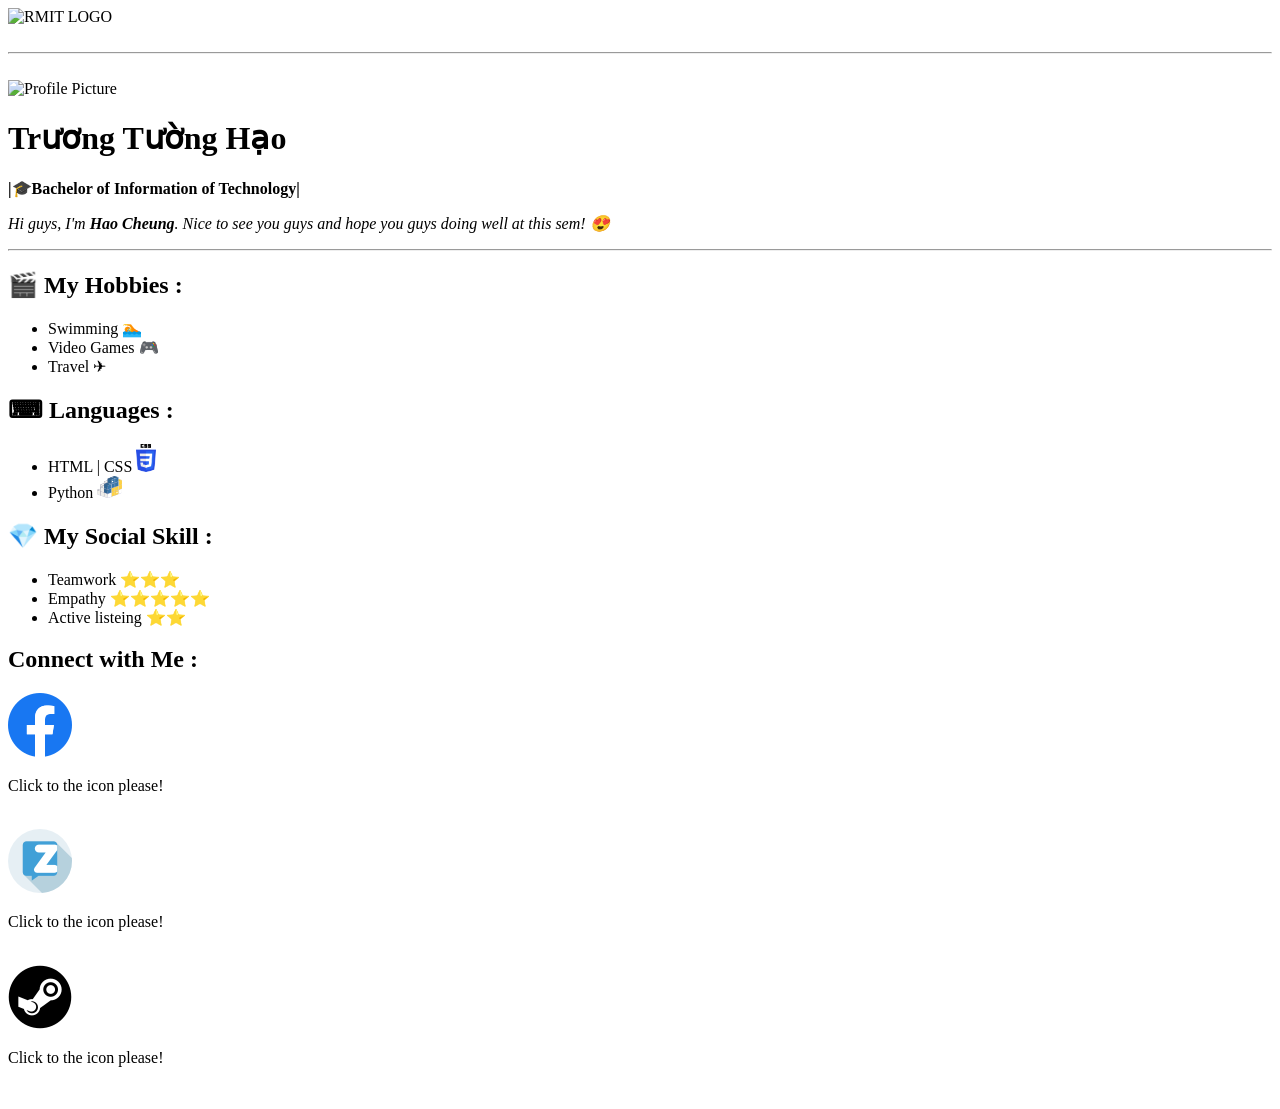
==== index.html @ 796e1c2c "nice2" ====
<!DOCTYPE html>
<html lang="en">
<head>
    <meta charset="UTF-8">
    <meta http-equiv="X-UA-Compatible" content="IE=edge">
    <meta name="viewport" content="width=device-width, initial-scale=1.0">
    <title>My Personal website</title>
</head>
<body>
    <img src="file:///C:/Users/ADMIN/Desktop/RMIT%20LOGOOOOGOGOGOGGOGOG.png" width=300 alt="RMIT LOGO"><br>
    <br>
    <hr>
    <br>
<img src="file:///C:/Users/ADMIN/Desktop/profilepic.png" width="300" alt="Profile Picture">
<h1> Trương Tường Hạo </h1>
<p><strong> |&#127891;Bachelor of Information of Technology| </strong></p>
<p><em>Hi guys, I'm<strong> Hao Cheung</strong>. Nice to see you guys and hope you guys doing well at this sem! &#128525; </i></em></p>
<hr>
<h2>🎬 My Hobbies : </h2>
<ul>
    <li>Swimming &#127946; </li>
    <li>Video Games &#127918;</li>
    <li>Travel &#9992;</li>
</ul> 
<h2> ⌨ Languages : </h2>
<ul>
    <li> HTML | CSS <img src="icon/Css logo.png" width="20" alt=""> </li>
    <li>Python <img src="icon/python emoji.svg" width="25" alt=""> </li>

</ul> 
<h2> 💎 My Social Skill : </h2>
<ul>
    <li> Teamwork &#11088;&#11088;&#11088; </li>
    <li> Empathy &#11088;&#11088;&#11088;&#11088;&#11088;</li>
    <li> Active listeing &#11088;&#11088;</li>
</ul>
<h2><strong>Connect with Me : </strong></h2>
<a href="https://www.facebook.com/profile.php?id=100015989019950" target="_blank"><img src="icon/facebook (1).png" alt=""></a><p>Click to the icon please!</p>
<br>
<a href="https://chat.zalo.me/" target="_blank"><img src="icon/zalo.png" alt=""></a><p>Click to the icon please!</p>
<br>
<a href="https://steamcommunity.com/id/L0VEYOUALL/" target="_blank"><img src="icon/steam.png" alt=""></a><p>Click to the icon please!</p>
<br>
</body>
</html>
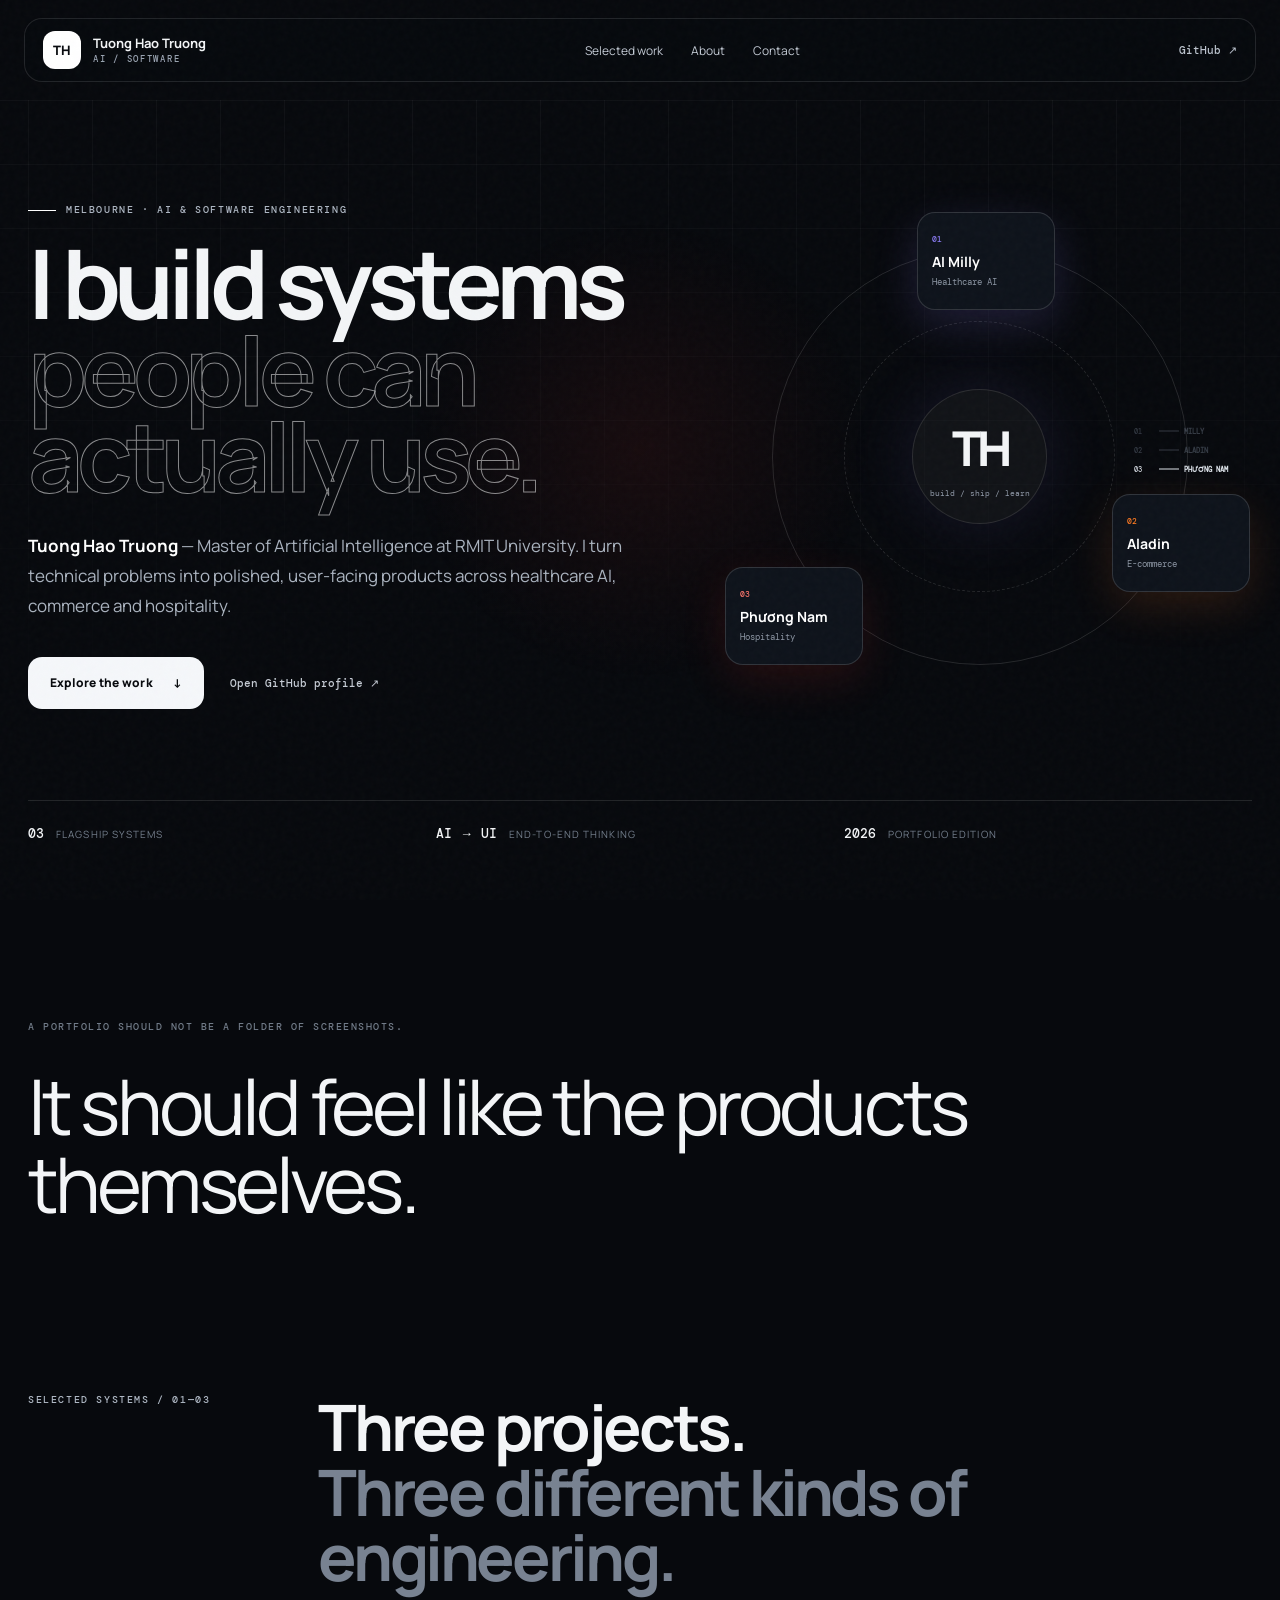
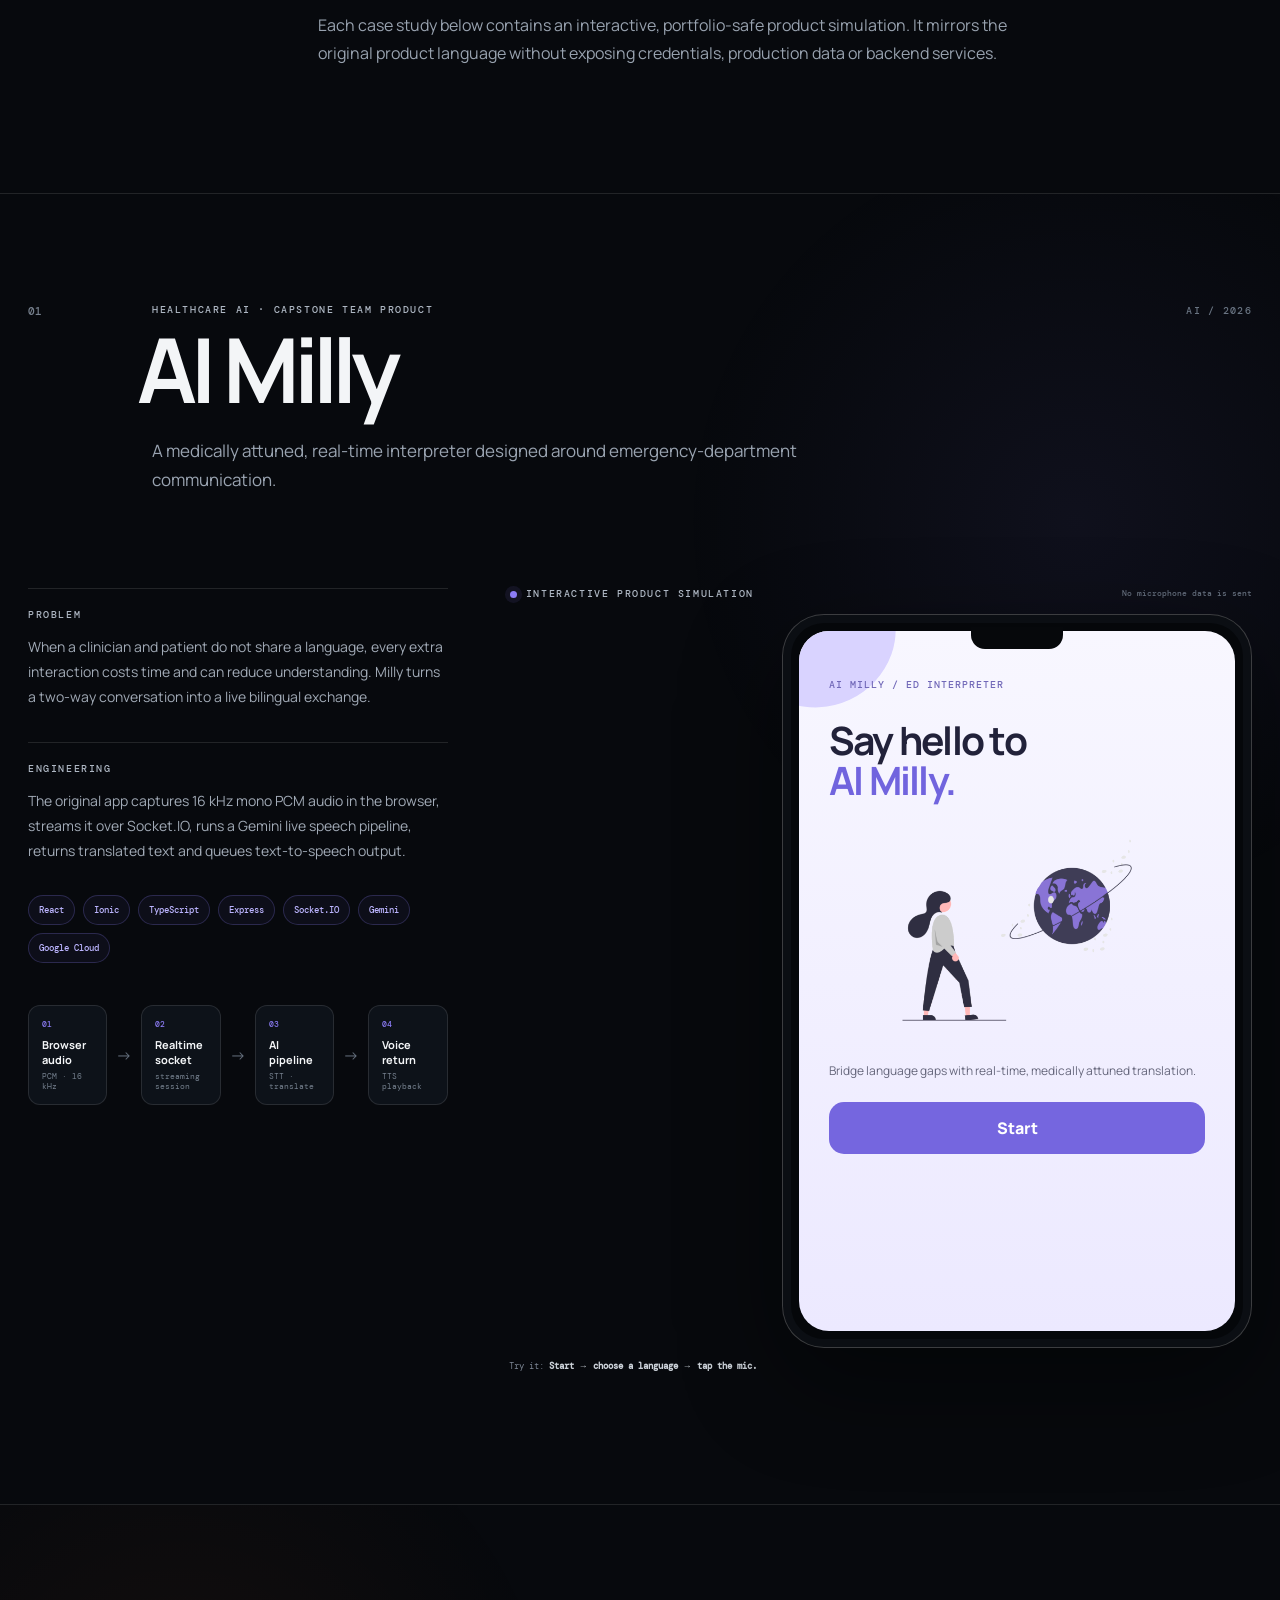
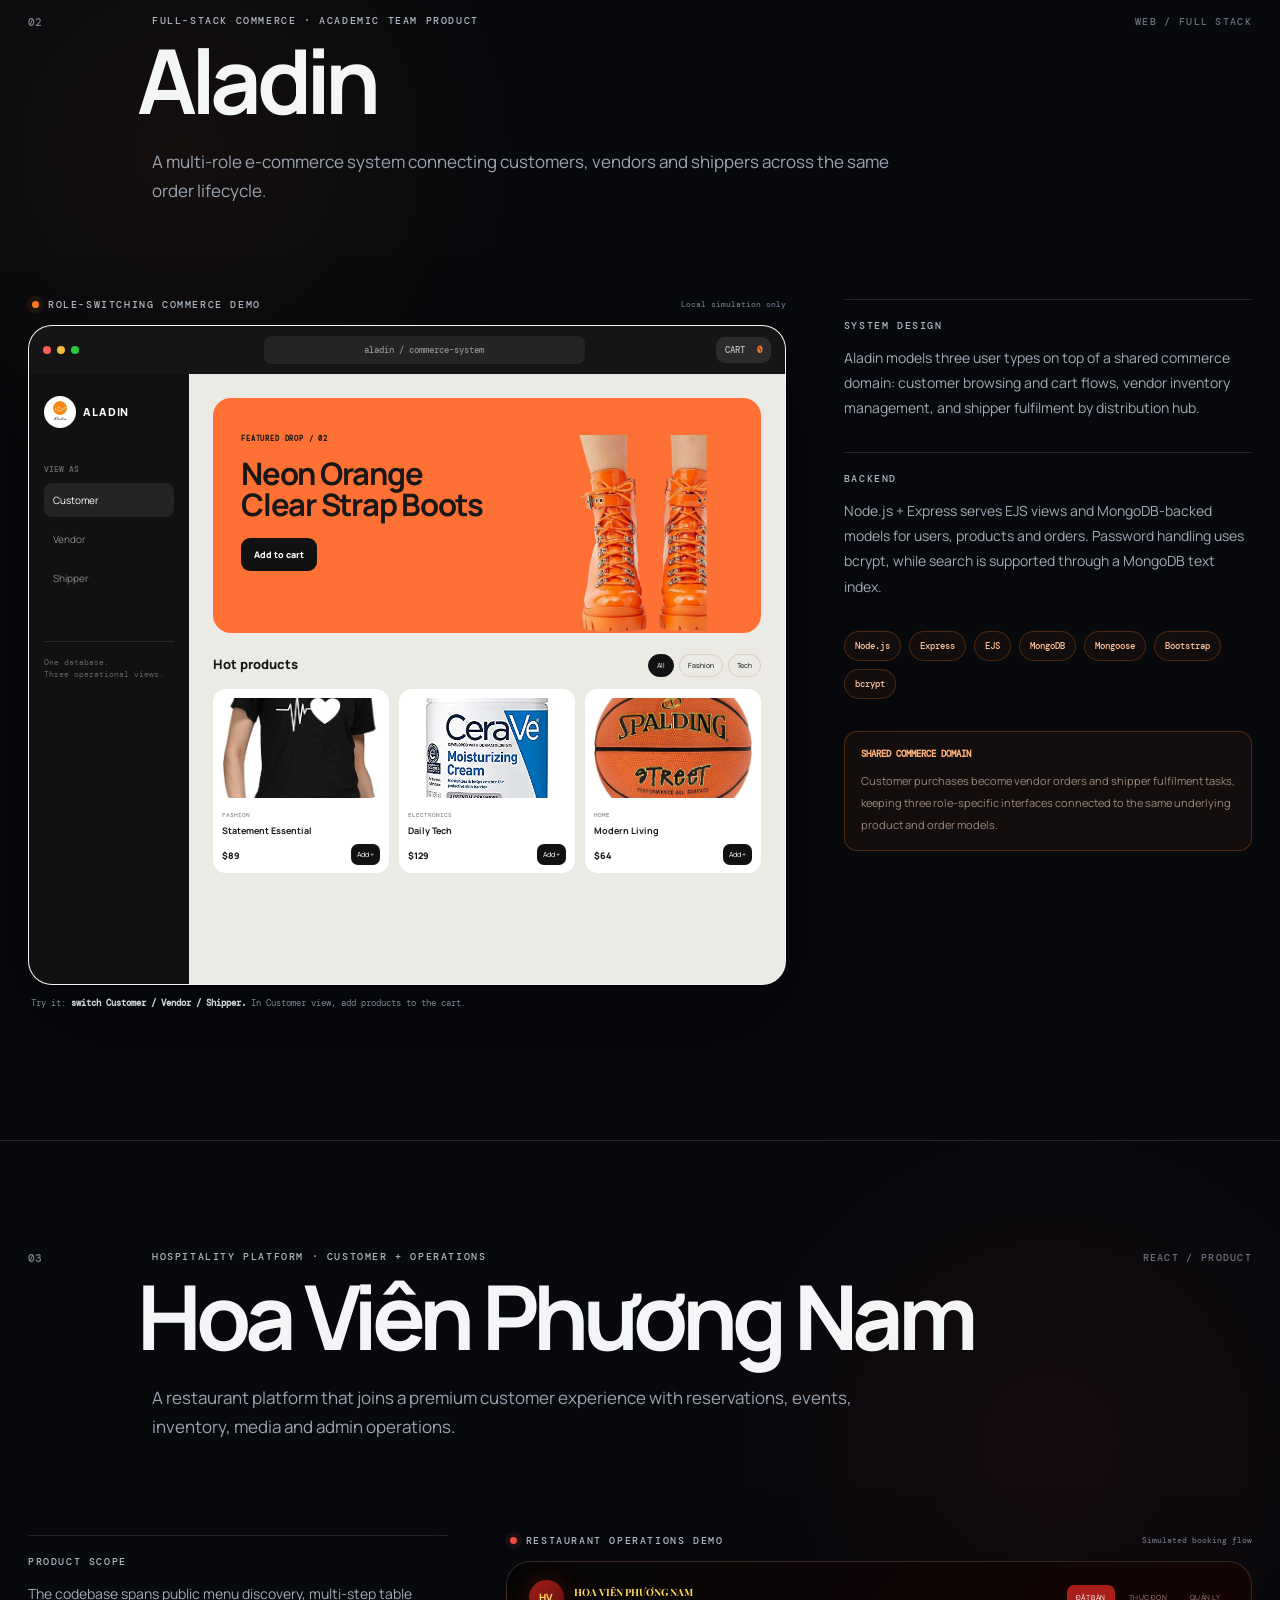
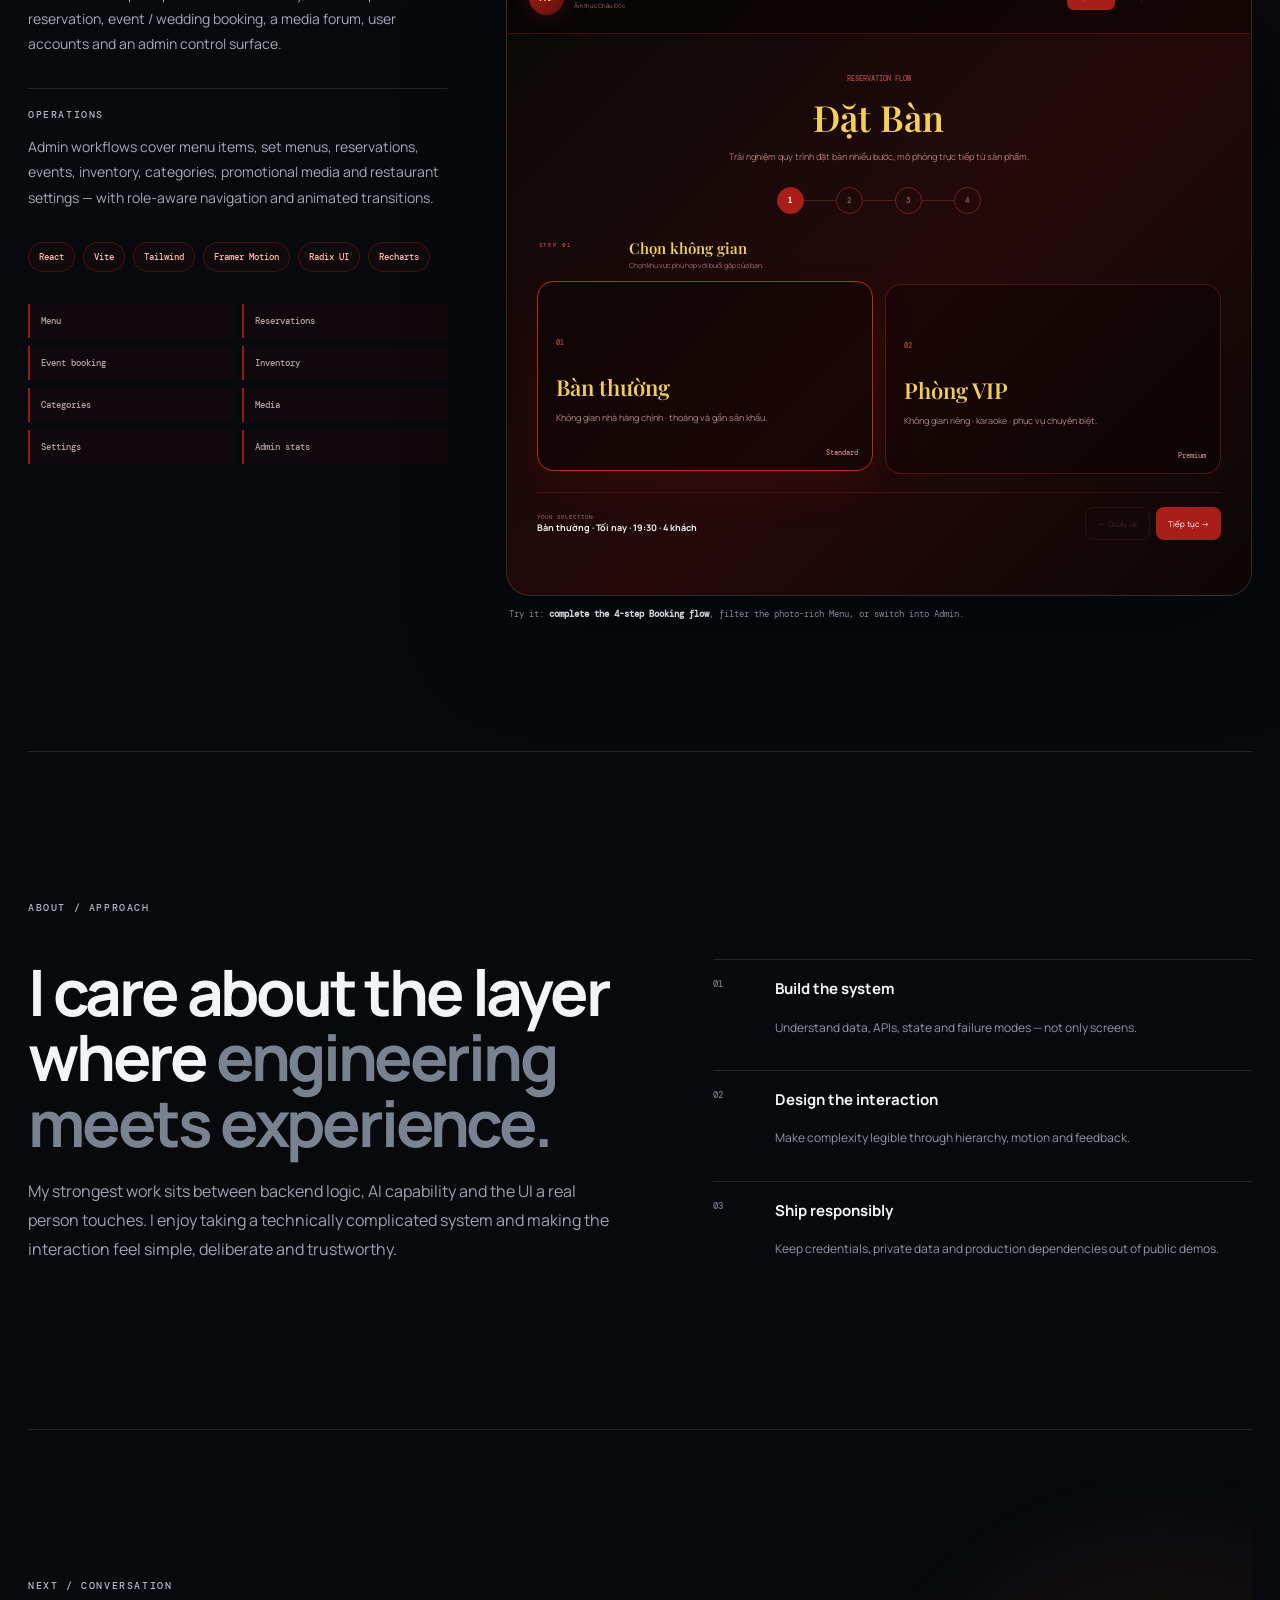
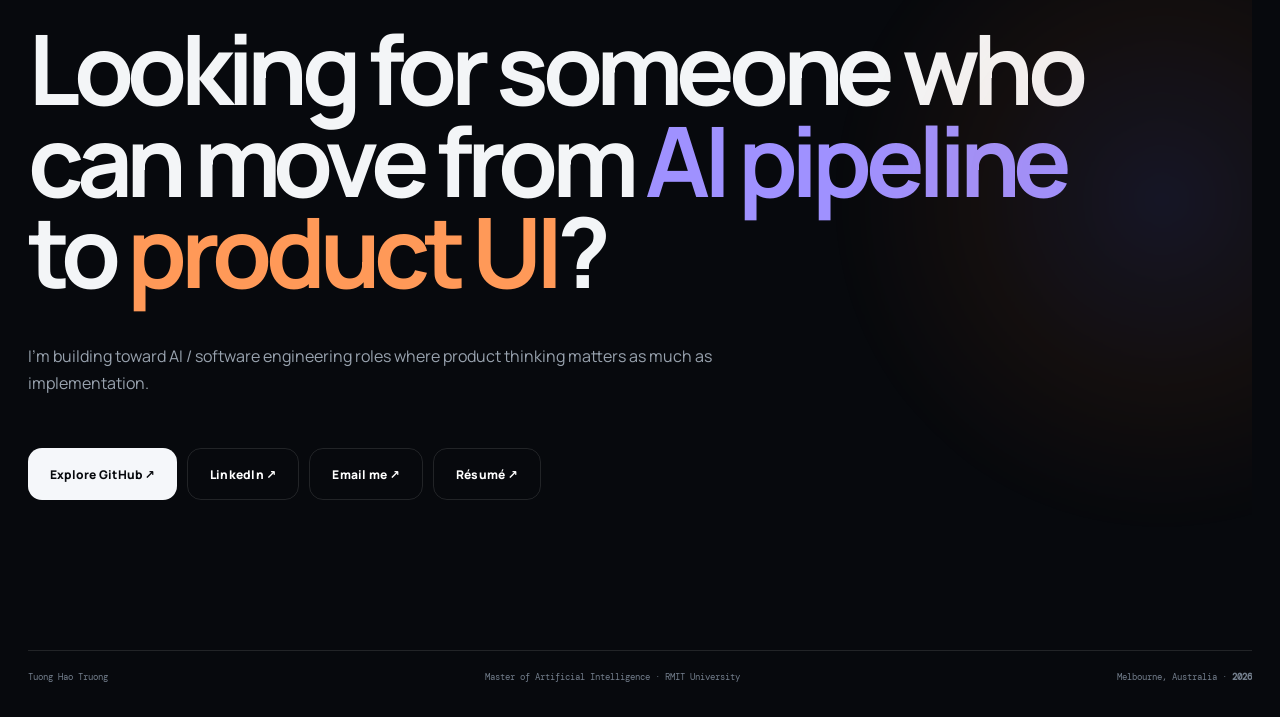
==== commit 0395d543: "Add files via upload Launch 2026 interactive portfolio" ====
--- a/index.html
+++ b/index.html
@@ -1,45 +1,480 @@
-<!DOCTYPE html>
+<!doctype html>
 <html lang="en">
 <head>
-    <meta charset="UTF-8">
-    <meta http-equiv="X-UA-Compatible" content="IE=edge">
-    <meta name="viewport" content="width=device-width, initial-scale=1.0">
-    <title>My Personal website</title>
+  <meta charset="UTF-8" />
+  <meta name="viewport" content="width=device-width, initial-scale=1.0" />
+  <meta name="theme-color" content="#07090d" />
+  <meta name="description" content="Portfolio of Tuong Hao Truong — AI & Software Developer building healthcare AI, e-commerce and hospitality products." />
+  <meta property="og:title" content="Tuong Hao Truong — AI & Software Developer" />
+  <meta property="og:description" content="Three flagship systems: AI Milly, Aladin, and Hoa Vien Phuong Nam." />
+  <meta property="og:type" content="website" />
+  <title>Tuong Hao Truong — AI & Software Developer</title>
+  <link rel="icon" type="image/svg+xml" href="favicon.svg" />
+  <link rel="icon" type="image/png" sizes="32x32" href="favicon-32.png" />
+  <link rel="apple-touch-icon" sizes="180x180" href="apple-touch-icon.png" />
+  <link rel="preconnect" href="https://fonts.googleapis.com">
+  <link rel="preconnect" href="https://fonts.gstatic.com" crossorigin>
+  <link href="https://fonts.googleapis.com/css2?family=DM+Mono:wght@300;400;500&family=Manrope:wght@300;400;500;600;700;800&family=Playfair+Display:ital,wght@0,600;1,600&display=swap" rel="stylesheet">
+  <link rel="stylesheet" href="styles.css" />
+  <script src="config.js"></script>
+  <script defer src="app.js"></script>
 </head>
 <body>
-    <img src="file:///C:/Users/ADMIN/Desktop/RMIT%20LOGOOOOGOGOGOGGOGOG.png" width=300 alt="RMIT LOGO"><br>
-    <br>
-    <hr>
-    <br>
-<img src="file:///C:/Users/ADMIN/Desktop/profilepic.png" width="300" alt="Profile Picture">
-<h1> Trương Tường Hạo </h1>
-<p><strong> |&#127891;Bachelor of Information of Technology| </strong></p>
-<p><em>Hi guys, I'm<strong> Hao Cheung</strong>. Nice to see you guys and hope you guys doing well at this sem! &#128525; </i></em></p>
-<hr>
-<h2>🎬 My Hobbies : </h2>
-<ul>
-    <li>Swimming &#127946; </li>
-    <li>Video Games &#127918;</li>
-    <li>Travel &#9992;</li>
-</ul> 
-<h2> ⌨ Languages : </h2>
-<ul>
-    <li> HTML | CSS <img src="icon/Css logo.png" width="20" alt=""> </li>
-    <li>Python <img src="icon/python emoji.svg" width="25" alt=""> </li>
-
-</ul> 
-<h2> 💎 My Social Skill : </h2>
-<ul>
-    <li> Teamwork &#11088;&#11088;&#11088; </li>
-    <li> Empathy &#11088;&#11088;&#11088;&#11088;&#11088;</li>
-    <li> Active listeing &#11088;&#11088;</li>
-</ul>
-<h2><strong>Connect with Me : </strong></h2>
-<a href="https://www.facebook.com/profile.php?id=100015989019950" target="_blank"><img src="icon/facebook (1).png" alt=""></a><p>Click to the icon please!</p>
-<br>
-<a href="https://chat.zalo.me/" target="_blank"><img src="icon/zalo.png" alt=""></a><p>Click to the icon please!</p>
-<br>
-<a href="https://steamcommunity.com/id/L0VEYOUALL/" target="_blank"><img src="icon/steam.png" alt=""></a><p>Click to the icon please!</p>
-<br>
+  <div class="noise" aria-hidden="true"></div>
+  <div class="cursor-glow" aria-hidden="true"></div>
+  <div class="scroll-progress" aria-hidden="true"><span></span></div>
+
+  <header class="topbar" id="topbar">
+    <a class="brand" href="#top" aria-label="Back to top">
+      <span class="brand-mark">TH</span>
+      <span class="brand-copy">
+        <strong data-config="name">Tuong Hao Truong</strong>
+        <small>AI / SOFTWARE</small>
+      </span>
+    </a>
+    <nav class="nav-links" aria-label="Primary navigation">
+      <a href="#work">Selected work</a>
+      <a href="#about">About</a>
+      <a href="#contact">Contact</a>
+    </nav>
+    <a class="ghost-link github-link" href="https://github.com/BaldPeekHao" target="_blank" rel="noreferrer">GitHub ↗</a>
+  </header>
+
+  <main id="top">
+    <section class="hero section-shell" aria-labelledby="hero-title">
+      <div class="hero-grid" aria-hidden="true"></div>
+      <div class="hero-copy">
+        <div class="eyebrow reveal"><span></span> Melbourne · AI & software engineering</div>
+        <h1 id="hero-title" class="reveal delay-1">
+          I build systems<br />
+          <span class="outline">people can actually use.</span>
+        </h1>
+        <p class="hero-lead reveal delay-2">
+          <strong data-config="name">Tuong Hao Truong</strong> — Master of Artificial Intelligence at RMIT University. I turn technical problems into polished, user-facing products across healthcare AI, commerce and hospitality.
+        </p>
+        <div class="hero-actions reveal delay-3">
+          <a class="primary-cta magnetic" href="#work">Explore the work <span>↓</span></a>
+          <a class="text-cta github-link" href="https://github.com/BaldPeekHao" target="_blank" rel="noreferrer">Open GitHub profile ↗</a>
+        </div>
+      </div>
+
+      <div class="hero-system reveal delay-2" aria-label="Portfolio project map">
+        <div class="orbital-wrap">
+          <div class="orbit orbit-a"></div>
+          <div class="orbit orbit-b"></div>
+          <button class="project-node node-milly" data-scroll-to="milly" aria-label="Jump to AI Milly">
+            <span class="node-index">01</span>
+            <strong>AI Milly</strong>
+            <small>Healthcare AI</small>
+          </button>
+          <button class="project-node node-aladin" data-scroll-to="aladin" aria-label="Jump to Aladin">
+            <span class="node-index">02</span>
+            <strong>Aladin</strong>
+            <small>E-commerce</small>
+          </button>
+          <button class="project-node node-southern" data-scroll-to="southern" aria-label="Jump to Hoa Vien Phuong Nam">
+            <span class="node-index">03</span>
+            <strong>Phương Nam</strong>
+            <small>Hospitality</small>
+          </button>
+          <div class="orbit-core">
+            <span>TH</span>
+            <small>build / ship / learn</small>
+          </div>
+        </div>
+      </div>
+
+      <div class="hero-meta reveal delay-3">
+        <div><span>03</span><small>flagship systems</small></div>
+        <div><span>AI → UI</span><small>end-to-end thinking</small></div>
+        <div><span>2026</span><small>portfolio edition</small></div>
+      </div>
+    </section>
+
+    <section class="manifesto section-shell">
+      <div class="manifesto-kicker">A portfolio should not be a folder of screenshots.</div>
+      <p class="manifesto-line reveal-text">It should feel like the products themselves.</p>
+    </section>
+
+    <section id="work" class="work-intro section-shell">
+      <div class="section-label">Selected systems / 01—03</div>
+      <div>
+        <h2>Three projects.<br><span>Three different kinds of engineering.</span></h2>
+        <p>Each case study below contains an interactive, portfolio-safe product simulation. It mirrors the original product language without exposing credentials, production data or backend services.</p>
+      </div>
+    </section>
+
+    <!-- AI MILLY -->
+    <section id="milly" class="project project-milly" data-accent="milly">
+      <div class="project-bg project-bg-milly" aria-hidden="true"></div>
+      <div class="project-shell section-shell">
+        <div class="project-head">
+          <div class="project-number">01</div>
+          <div class="project-title-wrap">
+            <div class="project-overline">Healthcare AI · Capstone team product</div>
+            <h2>AI Milly</h2>
+            <p class="project-subtitle">A medically attuned, real-time interpreter designed around emergency-department communication.</p>
+          </div>
+          <div class="project-year">AI / 2026</div>
+        </div>
+
+        <div class="project-layout milly-layout">
+          <div class="case-copy">
+            <div class="case-block">
+              <span class="case-label">Problem</span>
+              <p>When a clinician and patient do not share a language, every extra interaction costs time and can reduce understanding. Milly turns a two-way conversation into a live bilingual exchange.</p>
+            </div>
+            <div class="case-block">
+              <span class="case-label">Engineering</span>
+              <p>The original app captures 16 kHz mono PCM audio in the browser, streams it over Socket.IO, runs a Gemini live speech pipeline, returns translated text and queues text-to-speech output.</p>
+            </div>
+            <div class="tech-row">
+              <span>React</span><span>Ionic</span><span>TypeScript</span><span>Express</span><span>Socket.IO</span><span>Gemini</span><span>Google Cloud</span>
+            </div>
+            <div class="architecture" aria-label="Milly architecture">
+              <div><b>01</b><span>Browser audio</span><small>PCM · 16 kHz</small></div>
+              <i>→</i>
+              <div><b>02</b><span>Realtime socket</span><small>streaming session</small></div>
+              <i>→</i>
+              <div><b>03</b><span>AI pipeline</span><small>STT · translate</small></div>
+              <i>→</i>
+              <div><b>04</b><span>Voice return</span><small>TTS playback</small></div>
+            </div>
+          </div>
+
+          <div class="demo-stage milly-demo" data-demo="milly">
+            <div class="demo-caption"><span class="live-dot"></span> INTERACTIVE PRODUCT SIMULATION <small>No microphone data is sent</small></div>
+            <div class="phone-frame">
+              <div class="phone-speaker"></div>
+              <div class="milly-screen milly-screen-home is-active" data-milly-screen="home">
+                <div class="milly-top-shape"></div>
+                <div class="milly-mini-brand">AI MILLY / ED INTERPRETER</div>
+                <h3>Say hello to<br><span>AI Milly.</span></h3>
+                <img src="assets/milly/landing.png" alt="Illustration from the AI Milly application" />
+                <p>Bridge language gaps with real-time, medically attuned translation.</p>
+                <button class="milly-primary" data-milly-next="language">Start</button>
+              </div>
+
+              <div class="milly-screen" data-milly-screen="language">
+                <div class="milly-mini-brand">SESSION SETUP</div>
+                <h3>Select patient language</h3>
+                <p>Clinician side remains English (AU).</p>
+                <div class="language-grid">
+                  <button data-lang="Mandarin" data-phrase="我胸口很痛，而且呼吸困难。"><img src="assets/milly/cn.png" alt=""><span>Mandarin</span></button>
+                  <button data-lang="Cantonese" data-phrase="我個胸口好痛，呼吸都好困難。"><img src="assets/milly/cn.png" alt=""><span>Cantonese</span></button>
+                  <button data-lang="Spanish" data-phrase="Me duele mucho el pecho y me cuesta respirar."><img src="assets/milly/es.png" alt=""><span>Spanish</span></button>
+                  <button data-lang="Hindi" data-phrase="मेरे सीने में बहुत दर्द है और सांस लेने में कठिनाई हो रही है।"><img src="assets/milly/in.png" alt=""><span>Hindi</span></button>
+                </div>
+                <button class="milly-mic" data-milly-record disabled aria-label="Start simulated translation"><span></span></button>
+                <small class="milly-hint">Select a language, then tap the microphone.</small>
+                <button class="demo-back" data-milly-next="home">← Intro</button>
+              </div>
+
+              <div class="milly-screen" data-milly-screen="live">
+                <div class="milly-live-head"><span><i></i> LIVE SESSION</span><b data-milly-lang>Spanish</b></div>
+                <div class="conversation patient-side">
+                  <small>PATIENT · TRANSCRIPT</small>
+                  <em data-patient-original>Me duele mucho el pecho y me cuesta respirar.</em>
+                  <p>I have severe chest pain and I am having difficulty breathing.</p>
+                </div>
+                <div class="waveform" aria-hidden="true">
+                  <i></i><i></i><i></i><i></i><i></i><i></i><i></i><i></i><i></i><i></i><i></i><i></i>
+                </div>
+                <div class="conversation clinician-side">
+                  <small>CLINICIAN · ENGLISH (AU)</small>
+                  <em>When did the pain start?</em>
+                  <p data-clinician-translation>¿Cuándo comenzó el dolor?</p>
+                </div>
+                <button class="stop-session" data-milly-next="language"><span>■</span> End simulated session</button>
+              </div>
+            </div>
+            <div class="demo-instruction">Try it: <b>Start → choose a language → tap the mic.</b></div>
+          </div>
+        </div>
+      </div>
+    </section>
+
+    <!-- ALADIN -->
+    <section id="aladin" class="project project-aladin" data-accent="aladin">
+      <div class="project-bg project-bg-aladin" aria-hidden="true"></div>
+      <div class="project-shell section-shell">
+        <div class="project-head">
+          <div class="project-number">02</div>
+          <div class="project-title-wrap">
+            <div class="project-overline">Full-stack commerce · Academic team product</div>
+            <h2>Aladin</h2>
+            <p class="project-subtitle">A multi-role e-commerce system connecting customers, vendors and shippers across the same order lifecycle.</p>
+          </div>
+          <div class="project-year">WEB / FULL STACK</div>
+        </div>
+
+        <div class="project-layout aladin-layout">
+          <div class="demo-stage aladin-demo" data-demo="aladin">
+            <div class="demo-caption"><span class="live-dot orange"></span> ROLE-SWITCHING COMMERCE DEMO <small>Local simulation only</small></div>
+            <div class="browser-frame">
+              <div class="browser-chrome">
+                <div class="traffic"><i></i><i></i><i></i></div>
+                <div class="address">aladin / commerce-system</div>
+                <div class="cart-pill">CART <b data-cart-count>0</b></div>
+              </div>
+              <div class="aladin-app">
+                <aside class="aladin-side">
+                  <div class="aladin-logo"><img src="assets/aladin/logo.png" alt="Aladin logo from the original project"><span>ALADIN</span></div>
+                  <small>VIEW AS</small>
+                  <button class="role-btn is-active" data-role="customer">Customer</button>
+                  <button class="role-btn" data-role="vendor">Vendor</button>
+                  <button class="role-btn" data-role="shipper">Shipper</button>
+                  <div class="side-note">One database.<br>Three operational views.</div>
+                </aside>
+
+                <div class="aladin-view is-active" data-role-view="customer">
+                  <div class="shop-hero">
+                    <div>
+                      <small>FEATURED DROP / 02</small>
+                      <h3>Neon Orange<br>Clear Strap Boots</h3>
+                      <button class="shop-now" data-add-cart="hero">Add to cart</button>
+                    </div>
+                    <img src="assets/aladin/hero.png" alt="Orange boots from the original Aladin storefront">
+                  </div>
+                  <div class="shop-toolbar"><span>Hot products</span><div><button class="filter-chip is-active">All</button><button class="filter-chip">Fashion</button><button class="filter-chip">Tech</button></div></div>
+                  <div class="product-grid">
+                    <article><img src="assets/aladin/product1.jpg" alt="Product"><small>FASHION</small><b>Statement Essential</b><span>$89</span><button data-add-cart>Add +</button></article>
+                    <article><img src="assets/aladin/product7.jpg" alt="Product"><small>ELECTRONICS</small><b>Daily Tech</b><span>$129</span><button data-add-cart>Add +</button></article>
+                    <article><img src="assets/aladin/product10.jpg" alt="Product"><small>HOME</small><b>Modern Living</b><span>$64</span><button data-add-cart>Add +</button></article>
+                  </div>
+                </div>
+
+                <div class="aladin-view" data-role-view="vendor">
+                  <div class="workspace-head"><div><small>VENDOR CONSOLE</small><h3>Inventory & orders</h3></div><button>+ Add product</button></div>
+                  <div class="metric-grid"><div><small>ACTIVE PRODUCTS</small><b>42</b><span>+6 this month</span></div><div><small>OPEN ORDERS</small><b>18</b><span>5 need action</span></div><div><small>FULFILMENT</small><b>94%</b><span>on-time</span></div></div>
+                  <div class="data-table">
+                    <div class="table-row table-head"><span>PRODUCT</span><span>STOCK</span><span>PRICE</span><span>STATUS</span></div>
+                    <div class="table-row"><span><img src="assets/aladin/product3.jpg" alt="">Core Collection</span><span>18</span><span>$72</span><span><i class="status-dot"></i> Live</span></div>
+                    <div class="table-row"><span><img src="assets/aladin/product6.jpg" alt="">Home Edition</span><span>05</span><span>$110</span><span><i class="status-dot warn"></i> Low</span></div>
+                    <div class="table-row"><span><img src="assets/aladin/product8.jpg" alt="">Studio Series</span><span>31</span><span>$49</span><span><i class="status-dot"></i> Live</span></div>
+                  </div>
+                </div>
+
+                <div class="aladin-view" data-role-view="shipper">
+                  <div class="workspace-head"><div><small>SHIPPER HUB</small><h3>Distribution queue</h3></div><span class="hub-tag">CAT LAI TERMINAL</span></div>
+                  <div class="route-map">
+                    <div class="route-line"></div>
+                    <span class="route-point p1"><i></i><b>Hub</b><small>08:30</small></span>
+                    <span class="route-point p2"><i></i><b>District 1</b><small>09:12</small></span>
+                    <span class="route-point p3"><i></i><b>District 5</b><small>10:05</small></span>
+                    <span class="route-point p4"><i></i><b>Complete</b><small>12:40 ETA</small></span>
+                  </div>
+                  <div class="delivery-list">
+                    <div><span>#ALD-2048</span><b>Nguyen Van A</b><small>Cash on Delivery</small><button data-delivery>Mark delivered</button></div>
+                    <div><span>#ALD-2051</span><b>Tran Minh K</b><small>Internet Banking</small><button data-delivery>Mark delivered</button></div>
+                    <div><span>#ALD-2057</span><b>Le Thanh P</b><small>Cash on Delivery</small><button data-delivery>Mark delivered</button></div>
+                  </div>
+                </div>
+              </div>
+            </div>
+            <div class="demo-instruction">Try it: <b>switch Customer / Vendor / Shipper.</b> In Customer view, add products to the cart.</div>
+          </div>
+
+          <div class="case-copy">
+            <div class="case-block">
+              <span class="case-label">System design</span>
+              <p>Aladin models three user types on top of a shared commerce domain: customer browsing and cart flows, vendor inventory management, and shipper fulfilment by distribution hub.</p>
+            </div>
+            <div class="case-block">
+              <span class="case-label">Backend</span>
+              <p>Node.js + Express serves EJS views and MongoDB-backed models for users, products and orders. Password handling uses bcrypt, while search is supported through a MongoDB text index.</p>
+            </div>
+            <div class="tech-row orange-tech">
+              <span>Node.js</span><span>Express</span><span>EJS</span><span>MongoDB</span><span>Mongoose</span><span>Bootstrap</span><span>bcrypt</span>
+            </div>
+            <div class="security-callout"><b>Shared commerce domain</b><span>Customer purchases become vendor orders and shipper fulfilment tasks, keeping three role-specific interfaces connected to the same underlying product and order models.</span></div>
+          </div>
+        </div>
+      </div>
+    </section>
+
+    <!-- SOUTHERN PARK -->
+    <section id="southern" class="project project-southern" data-accent="southern">
+      <div class="project-bg project-bg-southern" aria-hidden="true"></div>
+      <div class="project-shell section-shell">
+        <div class="project-head">
+          <div class="project-number">03</div>
+          <div class="project-title-wrap">
+            <div class="project-overline">Hospitality platform · Customer + operations</div>
+            <h2>Hoa Viên Phương Nam</h2>
+            <p class="project-subtitle">A restaurant platform that joins a premium customer experience with reservations, events, inventory, media and admin operations.</p>
+          </div>
+          <div class="project-year">REACT / PRODUCT</div>
+        </div>
+
+        <div class="project-layout southern-layout">
+          <div class="case-copy">
+            <div class="case-block">
+              <span class="case-label">Product scope</span>
+              <p>The codebase spans public menu discovery, multi-step table reservation, event / wedding booking, a media forum, user accounts and an admin control surface.</p>
+            </div>
+            <div class="case-block">
+              <span class="case-label">Operations</span>
+              <p>Admin workflows cover menu items, set menus, reservations, events, inventory, categories, promotional media and restaurant settings — with role-aware navigation and animated transitions.</p>
+            </div>
+            <div class="tech-row red-tech">
+              <span>React</span><span>Vite</span><span>Tailwind</span><span>Framer Motion</span><span>Radix UI</span><span>Recharts</span>
+            </div>
+            <div class="scope-matrix">
+              <span>Menu</span><span>Reservations</span><span>Event booking</span><span>Inventory</span><span>Categories</span><span>Media</span><span>Settings</span><span>Admin stats</span>
+            </div>
+          </div>
+
+          <div class="demo-stage southern-demo" data-demo="southern">
+            <div class="demo-caption"><span class="live-dot red"></span> RESTAURANT OPERATIONS DEMO <small>Simulated booking flow</small></div>
+            <div class="restaurant-frame">
+              <div class="restaurant-nav">
+                <div class="hv-brand"><span>HV</span><div><b>HOA VIÊN PHƯƠNG NAM</b><small>Ẩm thực Châu Đốc</small></div></div>
+                <div class="restaurant-tabs">
+                  <button class="rest-tab is-active" data-rest-tab="booking">Đặt bàn</button>
+                  <button class="rest-tab" data-rest-tab="menu">Thực đơn</button>
+                  <button class="rest-tab" data-rest-tab="admin">Quản lý</button>
+                </div>
+              </div>
+
+              <div class="rest-view is-active" data-rest-view="booking">
+                <div class="rest-page-title"><small>RESERVATION FLOW</small><h3>Đặt Bàn</h3><p>Trải nghiệm quy trình đặt bàn nhiều bước, mô phỏng trực tiếp từ sản phẩm.</p></div>
+                <div class="stepper booking-stepper" aria-label="Reservation progress">
+                  <span class="is-active" data-step-dot="1">1</span><i></i><span data-step-dot="2">2</span><i></i><span data-step-dot="3">3</span><i></i><span data-step-dot="4">4</span>
+                </div>
+
+                <div class="booking-step-panel is-active" data-booking-step="1">
+                  <div class="booking-step-heading"><small>STEP 01</small><b>Chọn không gian</b><span>Chọn khu vực phù hợp với buổi gặp của bạn.</span></div>
+                  <div class="table-choice-grid">
+                    <button class="table-choice is-active" data-table-type="regular"><small>01</small><b>Bàn thường</b><span>Không gian nhà hàng chính · thoáng và gần sân khấu.</span><em>Standard</em></button>
+                    <button class="table-choice" data-table-type="vip"><small>02</small><b>Phòng VIP</b><span>Không gian riêng · karaoke · phục vụ chuyên biệt.</span><em>Premium</em></button>
+                  </div>
+                </div>
+
+                <div class="booking-step-panel" data-booking-step="2">
+                  <div class="booking-step-heading"><small>STEP 02</small><b>Thời gian & số khách</b><span>Chọn lịch và quy mô bàn trong vài thao tác.</span></div>
+                  <div class="booking-options-grid">
+                    <div class="booking-option-card">
+                      <small>NGÀY</small>
+                      <div class="choice-chips" data-choice-group="date">
+                        <button class="is-active" data-booking-date="Tối nay">Tối nay</button><button data-booking-date="Ngày mai">Ngày mai</button><button data-booking-date="Cuối tuần">Cuối tuần</button>
+                      </div>
+                    </div>
+                    <div class="booking-option-card">
+                      <small>GIỜ</small>
+                      <div class="choice-chips" data-choice-group="time">
+                        <button data-booking-time="18:30">18:30</button><button class="is-active" data-booking-time="19:30">19:30</button><button data-booking-time="20:30">20:30</button>
+                      </div>
+                    </div>
+                  </div>
+                  <div class="guest-control"><div><small>SỐ KHÁCH</small><b>Quy mô bàn</b></div><div class="guest-stepper"><button data-guest-minus>−</button><strong data-guest-count>4</strong><button data-guest-plus>+</button></div></div>
+                </div>
+
+                <div class="booking-step-panel" data-booking-step="3">
+                  <div class="booking-step-heading"><small>STEP 03</small><b>Cá nhân hoá trải nghiệm</b><span>Thêm dịp đặc biệt và yêu cầu để đội ngũ chuẩn bị trước.</span></div>
+                  <div class="occasion-grid" data-choice-group="occasion">
+                    <button class="is-active" data-booking-occasion="Bữa tối gia đình"><span>✦</span><b>Gia đình</b><small>Ấm cúng & thoải mái</small></button>
+                    <button data-booking-occasion="Sinh nhật"><span>◇</span><b>Sinh nhật</b><small>Trang trí bàn nhẹ</small></button>
+                    <button data-booking-occasion="Tiếp khách"><span>◆</span><b>Tiếp khách</b><small>Không gian chỉn chu</small></button>
+                  </div>
+                  <label class="request-field"><small>GHI CHÚ</small><span data-booking-note contenteditable="true" role="textbox" aria-label="Special request">Bàn yên tĩnh, ưu tiên gần cửa sổ.</span></label>
+                </div>
+
+                <div class="booking-step-panel" data-booking-step="4">
+                  <div class="booking-confirm-hero">
+                    <div><small>STEP 04 · REVIEW</small><h4>Sẵn sàng xác nhận.</h4><p>Một summary rõ ràng trước khi gửi yêu cầu đặt bàn.</p></div>
+                    <span class="confirm-mark">✓</span>
+                  </div>
+                  <div class="booking-summary">
+                    <div><small>KHÔNG GIAN</small><b data-summary-table>Bàn thường</b></div>
+                    <div><small>THỜI GIAN</small><b data-summary-time>Tối nay · 19:30</b></div>
+                    <div><small>SỐ KHÁCH</small><b data-summary-guests>4 khách</b></div>
+                    <div><small>DỊP</small><b data-summary-occasion>Bữa tối gia đình</b></div>
+                  </div>
+                  <button class="confirm-booking" data-booking-confirm>Xác nhận yêu cầu <span>→</span></button>
+                </div>
+
+                <div class="booking-bottom booking-nav-bottom">
+                  <div><small>YOUR SELECTION</small><b data-booking-selection>Bàn thường · Tối nay · 19:30 · 4 khách</b></div>
+                  <div class="booking-nav-actions"><button class="booking-back" data-booking-back disabled>← Quay lại</button><button data-booking-next>Tiếp tục →</button></div>
+                </div>
+              </div>
+
+              <div class="rest-view" data-rest-view="menu">
+                <div class="menu-hero-row">
+                  <div class="rest-page-title compact"><small>CURATED MENU</small><h3>Thực Đơn</h3><p>Khám phá món ăn qua một menu trực quan, giàu hình ảnh và có thể lọc theo nhóm.</p></div>
+                  <div class="menu-mini-stat"><small>CHEF'S SELECTION</small><b>06</b><span>signature dishes</span></div>
+                </div>
+                <div class="menu-categories" data-menu-filters>
+                  <button class="is-active" data-menu-filter="all">Nổi bật</button><button data-menu-filter="starter">Khai vị</button><button data-menu-filter="main">Món chính</button><button data-menu-filter="hotpot">Lẩu</button><button data-menu-filter="dimsum">Dimsum</button>
+                </div>
+                <div class="dish-grid enhanced-dish-grid">
+                  <article data-menu-cat="main" tabindex="0"><div class="dish-photo"><img src="https://images.unsplash.com/photo-1645351144202-15f183e316a2?auto=format&amp;fit=crop&amp;fm=jpg&amp;q=78&amp;w=800" alt="Grilled fish dish" loading="lazy" onerror="this.style.display='none'"><span>Signature</span></div><div class="dish-copy"><small>MÓN CHÍNH · CÁ</small><b>Cá lóc nướng trui</b><p>Cá nướng thơm, rau sống và nước chấm kiểu miền Tây.</p><strong>245.000đ</strong></div></article>
+                  <article data-menu-cat="hotpot" tabindex="0"><div class="dish-photo"><img src="https://images.unsplash.com/photo-1769865399483-1af590633176?auto=format&amp;fit=crop&amp;fm=jpg&amp;q=78&amp;w=800" alt="Hot pot ingredients" loading="lazy" onerror="this.style.display='none'"><span>For sharing</span></div><div class="dish-copy"><small>LẨU</small><b>Lẩu mắm Phương Nam</b><p>Rau, nấm và nguyên liệu tươi cho trải nghiệm dùng chung.</p><strong>520.000đ</strong></div></article>
+                  <article data-menu-cat="starter" tabindex="0"><div class="dish-photo"><img src="https://images.unsplash.com/photo-1515022376298-7333f33e704b?auto=format&amp;fit=crop&amp;fm=jpg&amp;q=78&amp;w=800" alt="Crispy spring rolls" loading="lazy" onerror="this.style.display='none'"><span>Crispy</span></div><div class="dish-copy"><small>KHAI VỊ</small><b>Chả giò hải sản</b><p>Giòn nhẹ, nhân đậm vị và nước chấm chua ngọt.</p><strong>135.000đ</strong></div></article>
+                  <article data-menu-cat="dimsum" tabindex="0"><div class="dish-photo"><img src="https://images.unsplash.com/photo-1756367201317-3d1494092529?auto=format&amp;fit=crop&amp;fm=jpg&amp;q=78&amp;w=800" alt="Dim sum in bamboo steamer" loading="lazy" onerror="this.style.display='none'"><span>Steamed</span></div><div class="dish-copy"><small>DIMSUM</small><b>Há cảo tôm</b><p>Vỏ mỏng, nhân tôm mọng và rau xanh thanh vị.</p><strong>118.000đ</strong></div></article>
+                  <article data-menu-cat="main" tabindex="0"><div class="dish-photo"><img src="https://images.unsplash.com/photo-1772729440931-e8efd3adc748?auto=format&amp;fit=crop&amp;fm=jpg&amp;q=78&amp;w=800" alt="Fried rice with vegetables" loading="lazy" onerror="this.style.display='none'"><span>Popular</span></div><div class="dish-copy"><small>MÓN CHÍNH · CƠM</small><b>Cơm chiên hải sản</b><p>Cơm rang hạt rời, rau củ và topping hải sản.</p><strong>185.000đ</strong></div></article>
+                  <article data-menu-cat="main" tabindex="0"><div class="dish-photo"><img src="https://images.unsplash.com/photo-1769065647050-3bd080f6c3e1?auto=format&amp;fit=crop&amp;fm=jpg&amp;q=78&amp;w=800" alt="Crispy seafood dish" loading="lazy" onerror="this.style.display='none'"><span>Chef pick</span></div><div class="dish-copy"><small>MÓN CHÍNH · HẢI SẢN</small><b>Hải sản sốt chua ngọt</b><p>Lớp vỏ giòn, sốt cân bằng vị ngọt, chua và thơm.</p><strong>295.000đ</strong></div></article>
+                </div>
+                <div class="menu-footer-line"><span><i></i> Ảnh món ăn dùng cho portfolio demo</span><b data-menu-count>06 món đang hiển thị</b></div>
+              </div>
+
+              <div class="rest-view" data-rest-view="admin">
+                <div class="workspace-head rest-admin-head"><div><small>ADMIN CONTROL</small><h3>Quản lý nhà hàng</h3></div><span class="admin-badge">ADMIN</span></div>
+                <div class="admin-tabs"><button class="is-active">Thực đơn</button><button>Đặt bàn</button><button>Tiệc</button><button>Kho</button><button>Media</button></div>
+                <div class="restaurant-metrics"><div><small>RESERVATIONS</small><b>24</b><span>today</span></div><div><small>MENU ITEMS</small><b>86</b><span>active</span></div><div><small>LOW STOCK</small><b>07</b><span>needs review</span></div><div><small>EVENTS</small><b>05</b><span>upcoming</span></div></div>
+                <div class="inventory-panel">
+                  <div><b>Inventory health</b><span>Live operational surface</span></div>
+                  <div class="inventory-bars"><span><i style="--w:88%"></i><small>Fresh produce</small><b>88%</b></span><span><i style="--w:61%"></i><small>Seafood</small><b>61%</b></span><span><i style="--w:34%"></i><small>Beverages</small><b>34%</b></span></div>
+                </div>
+              </div>
+            </div>
+            <div class="demo-instruction">Try it: <b>complete the 4-step Booking flow</b>, filter the photo-rich Menu, or switch into Admin.</div>
+          </div>
+        </div>
+      </div>
+    </section>
+
+    <section id="about" class="about section-shell">
+      <div class="section-label">About / approach</div>
+      <div class="about-grid">
+        <div>
+          <h2>I care about the layer where <span>engineering meets experience.</span></h2>
+          <p>My strongest work sits between backend logic, AI capability and the UI a real person touches. I enjoy taking a technically complicated system and making the interaction feel simple, deliberate and trustworthy.</p>
+        </div>
+        <div class="principles">
+          <article><span>01</span><h3>Build the system</h3><p>Understand data, APIs, state and failure modes — not only screens.</p></article>
+          <article><span>02</span><h3>Design the interaction</h3><p>Make complexity legible through hierarchy, motion and feedback.</p></article>
+          <article><span>03</span><h3>Ship responsibly</h3><p>Keep credentials, private data and production dependencies out of public demos.</p></article>
+        </div>
+      </div>
+    </section>
+
+    <section id="contact" class="contact section-shell">
+      <div class="contact-orb" aria-hidden="true"></div>
+      <div class="section-label">Next / conversation</div>
+      <h2>Looking for someone who can move from <span>AI pipeline</span> to <span>product UI</span>?</h2>
+      <p>I’m building toward AI / software engineering roles where product thinking matters as much as implementation.</p>
+      <div class="contact-actions">
+        <a class="primary-cta github-link" href="https://github.com/BaldPeekHao" target="_blank" rel="noreferrer">Explore GitHub ↗</a>
+        <a class="primary-cta secondary hidden-by-config" data-config-link="linkedin" target="_blank" rel="noreferrer">LinkedIn ↗</a>
+        <a class="primary-cta secondary hidden-by-config" data-config-link="email">Email me ↗</a>
+        <a class="primary-cta secondary hidden-by-config" data-config-link="resume" target="_blank" rel="noreferrer">Résumé ↗</a>
+      </div>
+      <footer>
+        <span>Tuong Hao Truong</span>
+        <span>Master of Artificial Intelligence · RMIT University</span>
+        <span>Melbourne, Australia · <b data-current-year>2026</b></span>
+      </footer>
+    </section>
+  </main>
+
+  <aside class="project-rail" aria-label="Project position">
+    <a href="#milly" data-rail="milly" class="is-active"><span>01</span><i></i><b>MILLY</b></a>
+    <a href="#aladin" data-rail="aladin"><span>02</span><i></i><b>ALADIN</b></a>
+    <a href="#southern" data-rail="southern"><span>03</span><i></i><b>PHƯƠNG NAM</b></a>
+  </aside>
+
+  <div class="toast" role="status" aria-live="polite"></div>
 </body>
-</html>+</html>
--- a/styles.css
+++ b/styles.css
@@ -0,0 +1,16 @@
+:root{
+  --bg:#07090d;--panel:#0d1118;--panel2:#121822;--text:#f3f5f7;--muted:#9aa4b2;--line:rgba(255,255,255,.11);
+  --milly:#8c7cf6;--aladin:#ff7a22;--southern:#d92d20;--gold:#f6cf5f;--max:1320px;
+}
+*{box-sizing:border-box}html{scroll-behavior:smooth}body{margin:0;background:var(--bg);color:var(--text);font-family:Manrope,system-ui,sans-serif;overflow-x:hidden}
+a{color:inherit;text-decoration:none}button{font:inherit}.noise{position:fixed;inset:0;pointer-events:none;z-index:999;opacity:.035;background-image:url("data:image/svg+xml,%3Csvg viewBox='0 0 180 180' xmlns='http://www.w3.org/2000/svg'%3E%3Cfilter id='n'%3E%3CfeTurbulence type='fractalNoise' baseFrequency='.9' numOctaves='4' stitchTiles='stitch'/%3E%3C/filter%3E%3Crect width='100%25' height='100%25' filter='url(%23n)' opacity='.7'/%3E%3C/svg%3E")}.cursor-glow{position:fixed;width:480px;height:480px;border-radius:50%;background:radial-gradient(circle,rgba(140,124,246,.08),transparent 68%);pointer-events:none;z-index:0;transform:translate(-50%,-50%);transition:background .5s}.scroll-progress{position:fixed;top:0;left:0;right:0;height:2px;z-index:1000;background:transparent}.scroll-progress span{display:block;height:100%;width:0;background:linear-gradient(90deg,var(--milly),var(--aladin),var(--southern))}.section-shell{width:min(var(--max),calc(100% - 56px));margin:0 auto;position:relative;z-index:1}.topbar{position:fixed;left:24px;right:24px;top:18px;height:64px;display:flex;align-items:center;justify-content:space-between;padding:0 18px;background:rgba(8,10,14,.72);backdrop-filter:blur(20px);border:1px solid var(--line);border-radius:18px;z-index:100}.brand{display:flex;align-items:center;gap:12px}.brand-mark{width:38px;height:38px;display:grid;place-items:center;border-radius:12px;background:#fff;color:#080a0e;font-weight:800;font-size:13px}.brand-copy{display:flex;flex-direction:column;line-height:1.15}.brand-copy strong{font-size:13px}.brand-copy small{font:500 9px/1 DM Mono;letter-spacing:.19em;color:var(--muted);margin-top:5px}.nav-links{display:flex;gap:28px;font-size:12px;color:#c3cad4}.nav-links a,.ghost-link{transition:.25s}.nav-links a:hover,.ghost-link:hover{color:#fff}.ghost-link{font:500 11px DM Mono;color:#bcc4ce}.hero{min-height:100svh;padding:160px 0 52px;display:grid;grid-template-columns:minmax(0,1.08fr) minmax(420px,.92fr);gap:40px;align-items:center}.hero-grid{position:absolute;inset:100px -15vw 0;background-image:linear-gradient(rgba(255,255,255,.035) 1px,transparent 1px),linear-gradient(90deg,rgba(255,255,255,.035) 1px,transparent 1px);background-size:64px 64px;mask-image:linear-gradient(to bottom,black,transparent 84%);pointer-events:none}.eyebrow,.section-label,.project-overline,.case-label,.demo-caption,.milly-mini-brand{font:500 10px/1.2 DM Mono;letter-spacing:.16em;text-transform:uppercase;color:#aeb7c3}.eyebrow{display:flex;align-items:center;gap:10px}.eyebrow span{width:28px;height:1px;background:#fff}.hero h1{font-size:clamp(58px,7.5vw,116px);line-height:.9;letter-spacing:-.065em;margin:24px 0 32px;max-width:970px}.hero h1 .outline{color:transparent;-webkit-text-stroke:1px rgba(255,255,255,.52)}.hero-lead{max-width:700px;font-size:17px;line-height:1.75;color:#aab3bf}.hero-lead strong{color:#fff}.hero-actions{display:flex;gap:26px;align-items:center;margin-top:36px}.primary-cta{display:inline-flex;align-items:center;justify-content:center;gap:20px;min-height:52px;padding:0 22px;border-radius:14px;background:#f5f7fa;color:#07090d;font-size:12px;font-weight:800;letter-spacing:.02em;transition:transform .2s,background .2s}.primary-cta:hover{transform:translateY(-2px);background:white}.primary-cta.secondary{background:transparent;color:#fff;border:1px solid var(--line)}.text-cta{font:500 11px DM Mono;color:#c5cbd4}.hero-system{min-height:580px;display:grid;place-items:center}.orbital-wrap{position:relative;width:min(520px,42vw);aspect-ratio:1;border-radius:50%}.orbit{position:absolute;inset:10%;border:1px solid rgba(255,255,255,.12);border-radius:50%;animation:spin 28s linear infinite}.orbit-b{inset:24%;border-style:dashed;animation-direction:reverse;animation-duration:20s}.orbit-core{position:absolute;inset:37%;border-radius:50%;display:flex;flex-direction:column;align-items:center;justify-content:center;background:rgba(255,255,255,.045);border:1px solid var(--line);backdrop-filter:blur(8px);box-shadow:0 0 70px rgba(140,124,246,.12)}.orbit-core span{font-size:48px;font-weight:800;letter-spacing:-.08em}.orbit-core small{font:400 8px DM Mono;color:#939cab;margin-top:8px}.project-node{position:absolute;z-index:4;width:138px;height:98px;border-radius:18px;background:#0e131b;border:1px solid rgba(255,255,255,.14);color:#fff;display:flex;flex-direction:column;align-items:flex-start;justify-content:center;padding:14px;cursor:pointer;box-shadow:0 12px 38px rgba(0,0,0,.35);transition:.3s}.project-node:hover{transform:translateY(-7px) scale(1.03);border-color:rgba(255,255,255,.35)}.project-node strong{font-size:14px}.project-node small{font:400 9px DM Mono;color:#8d96a4;margin-top:5px}.node-index{font:500 8px DM Mono;margin-bottom:8px}.node-milly{top:3%;left:38%;box-shadow:0 14px 45px rgba(140,124,246,.18)}.node-aladin{right:-2%;bottom:24%;box-shadow:0 14px 45px rgba(255,122,34,.14)}.node-southern{left:1%;bottom:10%;box-shadow:0 14px 45px rgba(217,45,32,.14)}.node-milly .node-index{color:var(--milly)}.node-aladin .node-index{color:var(--aladin)}.node-southern .node-index{color:#ff776d}.hero-meta{grid-column:1/-1;border-top:1px solid var(--line);padding-top:24px;display:grid;grid-template-columns:repeat(3,1fr)}.hero-meta>div{display:flex;align-items:baseline;gap:12px}.hero-meta span{font:500 13px DM Mono}.hero-meta small{font-size:10px;color:#747f8d;text-transform:uppercase;letter-spacing:.11em}.manifesto{padding:120px 0 170px}.manifesto-kicker{font:500 10px DM Mono;letter-spacing:.15em;text-transform:uppercase;color:#717b88;margin-bottom:34px}.manifesto-line{font-size:clamp(42px,6vw,88px);line-height:1.02;letter-spacing:-.05em;max-width:1120px;margin:0}.work-intro{padding:0 0 110px;display:grid;grid-template-columns:240px 1fr;gap:50px}.work-intro h2,.about h2{font-size:clamp(42px,5vw,74px);line-height:1.02;letter-spacing:-.05em;margin:0 0 22px}.work-intro h2 span,.about h2 span{color:#788291}.work-intro p{max-width:720px;color:#98a2af;line-height:1.75}.project{position:relative;border-top:1px solid var(--line);overflow:hidden}.project-shell{padding:110px 0 130px}.project-bg{position:absolute;inset:0;pointer-events:none;opacity:.55}.project-bg-milly{background:radial-gradient(circle at 84% 25%,rgba(140,124,246,.12),transparent 27%)}.project-bg-aladin{background:radial-gradient(circle at 14% 20%,rgba(255,122,34,.1),transparent 26%)}.project-bg-southern{background:radial-gradient(circle at 82% 25%,rgba(217,45,32,.12),transparent 28%)}.project-head{display:grid;grid-template-columns:100px 1fr 160px;gap:24px;align-items:start;margin-bottom:76px}.project-number{font:500 11px DM Mono;color:#77818e}.project-overline{margin-bottom:14px}.project-title-wrap h2{font-size:clamp(62px,7vw,112px);line-height:.88;letter-spacing:-.065em;margin:0}.project-subtitle{max-width:760px;color:#9aa4b1;font-size:17px;line-height:1.7;margin-top:28px}.project-year{text-align:right;font:500 10px DM Mono;color:#697482;letter-spacing:.13em}.project-layout{display:grid;grid-template-columns:minmax(0,.72fr) minmax(620px,1.28fr);gap:58px;align-items:start}.aladin-layout{grid-template-columns:minmax(650px,1.3fr) minmax(0,.7fr)}.case-copy{display:flex;flex-direction:column;gap:32px}.case-block{padding-top:20px;border-top:1px solid var(--line)}.case-label{display:block;margin-bottom:13px}.case-block p{color:#a1aab6;font-size:14px;line-height:1.8;margin:0}.tech-row{display:flex;flex-wrap:wrap;gap:8px}.tech-row span{padding:8px 10px;border:1px solid rgba(140,124,246,.24);border-radius:999px;font:500 9px DM Mono;color:#bcb5ff;background:rgba(140,124,246,.05)}.orange-tech span{border-color:rgba(255,122,34,.25);color:#ffc39d;background:rgba(255,122,34,.05)}.red-tech span{border-color:rgba(217,45,32,.26);color:#ffb7b1;background:rgba(217,45,32,.05)}.architecture{display:grid;grid-template-columns:1fr auto 1fr auto 1fr auto 1fr;align-items:center;gap:9px;margin-top:10px}.architecture>div{padding:13px;border-radius:12px;background:#0d1219;border:1px solid var(--line);min-height:86px}.architecture b{font:500 8px DM Mono;color:var(--milly);display:block}.architecture span{font-size:11px;font-weight:700;display:block;margin-top:8px}.architecture small{font:400 8px DM Mono;color:#75808e;display:block;margin-top:4px}.architecture i{font-style:normal;color:#65707e}.demo-stage{position:relative}.demo-caption{display:flex;align-items:center;gap:9px;margin:0 0 14px 4px}.demo-caption small{margin-left:auto;color:#697382;letter-spacing:0;text-transform:none}.live-dot{width:7px;height:7px;border-radius:50%;background:var(--milly);box-shadow:0 0 0 5px rgba(140,124,246,.09);animation:pulse 1.8s infinite}.live-dot.orange{background:var(--aladin);box-shadow:0 0 0 5px rgba(255,122,34,.08)}.live-dot.red{background:#ee4c43;box-shadow:0 0 0 5px rgba(238,76,67,.08)}.demo-instruction{font:400 9px/1.5 DM Mono;color:#7d8795;margin:12px 3px 0}.demo-instruction b{color:#cbd1d8}.phone-frame{width:min(470px,100%);margin-left:auto;aspect-ratio:.64;border-radius:42px;background:#05070a;border:1px solid rgba(255,255,255,.22);box-shadow:0 34px 100px rgba(0,0,0,.45),inset 0 0 0 8px #0b0e13;position:relative;padding:16px;overflow:hidden}.phone-speaker{position:absolute;top:12px;left:50%;transform:translateX(-50%);width:92px;height:22px;border-radius:0 0 14px 14px;background:#06080b;z-index:7}.milly-screen{position:absolute;inset:16px;border-radius:30px;background:linear-gradient(180deg,#f8f7ff,#ece9ff);color:#22223a;padding:48px 30px 26px;display:none;overflow:hidden}.milly-screen.is-active{display:block;animation:screenIn .38s ease}.milly-top-shape{position:absolute;width:150px;height:150px;border-radius:40% 60% 70% 30%;background:#d9d3ff;top:-72px;left:-55px;transform:rotate(20deg)}.milly-mini-brand{position:relative;color:#7168b8;letter-spacing:.1em}.milly-screen h3{font-size:39px;line-height:1.02;letter-spacing:-.045em;margin:30px 0 14px}.milly-screen h3 span{color:#7164de}.milly-screen-home img{width:100%;height:210px;object-fit:contain;margin:10px 0}.milly-screen p{font-size:12px;line-height:1.55;color:#66677c}.milly-primary{width:100%;border:0;background:#7566df;color:white;border-radius:15px;padding:15px;font-weight:800;margin-top:10px;cursor:pointer}.language-grid{display:grid;grid-template-columns:1fr 1fr;gap:10px;margin:28px 0 34px}.language-grid button{border:1px solid #dedaf8;background:white;border-radius:16px;padding:14px 8px;cursor:pointer;color:#3f4053;transition:.2s}.language-grid button:hover,.language-grid button.is-active{border-color:#7566df;box-shadow:0 0 0 2px rgba(117,102,223,.12)}.language-grid img{width:34px;height:34px;object-fit:cover;border-radius:50%;display:block;margin:0 auto 7px}.language-grid span{font-size:10px;font-weight:700}.milly-mic{width:82px;height:82px;border-radius:50%;border:0;background:#7566df;margin:0 auto;display:grid;place-items:center;cursor:pointer;box-shadow:0 14px 38px rgba(117,102,223,.28)}.milly-mic:disabled{opacity:.35;cursor:not-allowed}.milly-mic span{width:22px;height:31px;border:3px solid white;border-radius:12px;position:relative}.milly-mic span:after{content:"";position:absolute;width:28px;height:15px;border:3px solid white;border-top:0;border-radius:0 0 20px 20px;left:50%;bottom:-9px;transform:translateX(-50%)}.milly-hint{display:block;text-align:center;color:#83859c;font-size:9px;margin-top:13px}.demo-back{position:absolute;left:24px;bottom:20px;border:0;background:transparent;color:#777991;font-size:10px;cursor:pointer}.milly-live-head{display:flex;justify-content:space-between;align-items:center;font:600 8px DM Mono;color:#5d6078}.milly-live-head span{display:flex;gap:7px;align-items:center}.milly-live-head i{width:6px;height:6px;border-radius:50%;background:#54c78b;animation:pulse 1.5s infinite}.milly-live-head b{font-weight:500;color:#7468d9}.conversation{border-radius:19px;padding:18px;margin-top:28px}.conversation small{font:500 8px DM Mono;letter-spacing:.08em;color:#7d7e92}.conversation em{display:block;font-size:11px;color:#89899b;margin:11px 0 7px}.conversation p{font-size:17px;font-weight:700;color:#303044;margin:0;line-height:1.35}.patient-side{background:#fff}.clinician-side{background:#ddd8ff;margin-top:22px}.waveform{display:flex;align-items:center;justify-content:center;gap:4px;height:74px}.waveform i{width:3px;height:12px;border-radius:10px;background:#776be0;animation:wave 1.2s ease-in-out infinite}.waveform i:nth-child(2n){animation-delay:.15s}.waveform i:nth-child(3n){animation-delay:.3s}.waveform i:nth-child(4n){animation-delay:.45s}.stop-session{position:absolute;bottom:25px;left:30px;right:30px;border:0;background:#282839;color:white;padding:13px;border-radius:12px;font-size:10px;cursor:pointer}.stop-session span{color:#ff6a6a;margin-right:7px}.browser-frame{border:1px solid rgba(255,255,255,.16);border-radius:24px;background:#f2f0ed;color:#181818;overflow:hidden;box-shadow:0 40px 100px rgba(0,0,0,.38)}.browser-chrome{height:48px;background:#151515;color:#bcbcbc;display:grid;grid-template-columns:90px 1fr auto;align-items:center;padding:0 14px;font:500 9px DM Mono}.traffic{display:flex;gap:6px}.traffic i{width:8px;height:8px;border-radius:50%;background:#4f4f4f}.traffic i:first-child{background:#fd5d57}.traffic i:nth-child(2){background:#f1bd3e}.traffic i:nth-child(3){background:#28c941}.address{background:#242424;padding:8px 14px;border-radius:8px;justify-self:center;width:55%;text-align:center;color:#8d8d8d}.cart-pill{background:#2b2b2b;border-radius:9px;padding:7px 9px}.cart-pill b{color:var(--aladin);margin-left:7px}.aladin-app{display:grid;grid-template-columns:160px 1fr;min-height:610px}.aladin-side{background:#111;padding:22px 15px;color:white}.aladin-logo{display:flex;align-items:center;gap:7px;margin-bottom:36px}.aladin-logo img{width:32px;height:32px;border-radius:50%;object-fit:cover;background:white}.aladin-logo span{font-weight:900;letter-spacing:.08em;font-size:11px}.aladin-side>small{font:500 8px DM Mono;color:#6e6e6e;display:block;margin-bottom:9px}.role-btn{display:block;width:100%;text-align:left;border:0;background:transparent;color:#888;padding:10px 9px;border-radius:8px;font-size:10px;cursor:pointer;margin-bottom:5px}.role-btn.is-active{background:#242424;color:#fff}.side-note{font:400 8px/1.6 DM Mono;color:#666;margin-top:46px;border-top:1px solid #2a2a2a;padding-top:14px}.aladin-view{display:none;padding:24px;background:#eceae5}.aladin-view.is-active{display:block;animation:screenIn .35s ease}.shop-hero{height:235px;background:#ff7035;border-radius:18px;display:grid;grid-template-columns:1.2fr .8fr;overflow:hidden;padding:26px 28px}.shop-hero small{font:600 7px DM Mono;letter-spacing:.12em}.shop-hero h3{font-size:31px;line-height:1.0;margin:12px 0 18px;letter-spacing:-.04em}.shop-hero img{width:100%;height:220px;object-fit:contain;align-self:end}.shop-now{background:#111;color:white;border:0;border-radius:9px;padding:10px 13px;font-size:9px;font-weight:800;cursor:pointer}.shop-toolbar{display:flex;justify-content:space-between;align-items:center;margin:18px 0 12px}.shop-toolbar>span{font-size:13px;font-weight:800}.filter-chip{border:1px solid #d5d0c8;background:transparent;border-radius:999px;padding:6px 8px;font-size:7px;margin-left:5px}.filter-chip.is-active{background:#111;color:white;border-color:#111}.product-grid{display:grid;grid-template-columns:repeat(3,1fr);gap:10px}.product-grid article{background:white;border-radius:13px;padding:9px;position:relative}.product-grid img{width:100%;height:100px;object-fit:cover;border-radius:9px}.product-grid small{font:500 6px DM Mono;color:#888;display:block;margin-top:8px}.product-grid b{display:block;font-size:9px;margin:5px 0}.product-grid span{font-size:9px;font-weight:800}.product-grid button{position:absolute;right:9px;bottom:8px;border:0;background:#111;color:#fff;border-radius:7px;font-size:7px;padding:6px;cursor:pointer}.workspace-head{display:flex;justify-content:space-between;align-items:center;margin-bottom:18px}.workspace-head small{font:500 7px DM Mono;color:#8c8379}.workspace-head h3{font-size:25px;margin:4px 0 0}.workspace-head button{border:0;background:#111;color:#fff;border-radius:9px;padding:9px 12px;font-size:8px}.metric-grid{display:grid;grid-template-columns:repeat(3,1fr);gap:10px;margin-bottom:16px}.metric-grid div{background:white;border-radius:12px;padding:14px}.metric-grid small{font:500 6px DM Mono;color:#868077}.metric-grid b{display:block;font-size:24px;margin:6px 0}.metric-grid span{font-size:7px;color:#7b746e}.data-table{background:white;border-radius:14px;overflow:hidden}.table-row{display:grid;grid-template-columns:1.5fr .6fr .6fr .8fr;align-items:center;min-height:57px;padding:0 14px;border-top:1px solid #eee8df;font-size:8px}.table-head{min-height:36px;border-top:0;background:#f5f1ec;font:500 6px DM Mono;color:#8c847b}.table-row span:first-child{display:flex;align-items:center;gap:8px;font-weight:700}.table-row img{width:30px;height:30px;object-fit:cover;border-radius:6px}.status-dot{width:6px;height:6px;background:#3ebd7b;border-radius:50%;display:inline-block;margin-right:5px}.status-dot.warn{background:#eaa62a}.hub-tag{font:600 7px DM Mono;border:1px solid #d5cfc4;border-radius:999px;padding:7px 9px}.route-map{height:175px;background:#151515;border-radius:14px;position:relative;overflow:hidden;margin-bottom:14px}.route-map:before{content:"";position:absolute;inset:0;background-image:linear-gradient(rgba(255,255,255,.04) 1px,transparent 1px),linear-gradient(90deg,rgba(255,255,255,.04) 1px,transparent 1px);background-size:24px 24px}.route-line{position:absolute;left:10%;right:10%;top:50%;height:2px;background:linear-gradient(90deg,#ff7a22 0 74%,#494949 74%)}.route-point{position:absolute;top:49%;transform:translate(-50%,-50%);display:flex;flex-direction:column;align-items:center;color:white}.route-point i{width:12px;height:12px;background:#ff7a22;border:3px solid #151515;box-shadow:0 0 0 2px #ff7a22;border-radius:50%;margin-bottom:12px}.route-point b{font-size:8px}.route-point small{font:400 6px DM Mono;color:#888;margin-top:3px}.p1{left:10%}.p2{left:36%}.p3{left:63%}.p4{left:88%}.p4 i{background:#555;box-shadow:0 0 0 2px #555}.delivery-list{display:grid;gap:8px}.delivery-list>div{display:grid;grid-template-columns:.8fr 1fr 1fr auto;align-items:center;background:white;border-radius:10px;padding:10px 12px;font-size:7px}.delivery-list>div>span{font:500 7px DM Mono;color:#a15a26}.delivery-list small{color:#7b746e}.delivery-list button{border:1px solid #ddd4ca;background:transparent;border-radius:7px;padding:7px 8px;font-size:7px;cursor:pointer}.delivery-list button.done{background:#dff3e7;color:#288151;border-color:#bfe6cf}.security-callout{padding:16px;border:1px solid rgba(255,122,34,.27);background:rgba(255,122,34,.05);border-radius:13px}.security-callout b{display:block;font:600 9px DM Mono;color:#ffb27d;text-transform:uppercase;margin-bottom:8px}.security-callout span{font-size:11px;line-height:1.6;color:#9e897d}.scope-matrix{display:grid;grid-template-columns:repeat(2,1fr);gap:8px}.scope-matrix span{font:500 9px DM Mono;padding:11px;border-left:2px solid #8f1d17;background:rgba(217,45,32,.04);color:#b5a0a0}.restaurant-frame{border:1px solid rgba(255,255,255,.13);border-radius:24px;background:linear-gradient(135deg,#090909,#250909 55%,#0c0606);min-height:635px;overflow:hidden;box-shadow:0 40px 100px rgba(0,0,0,.42)}.restaurant-nav{height:72px;display:flex;align-items:center;justify-content:space-between;padding:0 22px;border-bottom:1px solid rgba(180,40,32,.32);background:rgba(0,0,0,.45)}.hv-brand{display:flex;align-items:center;gap:10px}.hv-brand>span{width:35px;height:35px;border-radius:50%;display:grid;place-items:center;background:linear-gradient(135deg,#a21d19,#62100d);color:#ffd75e;font-size:10px;font-weight:900;box-shadow:0 0 24px rgba(210,44,36,.25)}.hv-brand b{display:block;font-family:Playfair Display,serif;color:#ffd75e;font-size:10px}.hv-brand small{display:block;color:#a66060;font-size:6px;margin-top:3px}.restaurant-tabs{display:flex;gap:5px}.rest-tab{border:0;background:transparent;color:#a67878;font-size:7px;text-transform:uppercase;letter-spacing:.06em;padding:8px 9px;border-radius:7px;cursor:pointer}.rest-tab.is-active{background:#a91e19;color:white}.rest-view{display:none;padding:30px}.rest-view.is-active{display:block;animation:screenIn .35s ease}.rest-page-title{text-align:center}.rest-page-title small{font:500 7px DM Mono;color:#b34b45}.rest-page-title h3{font:600 36px Playfair Display,serif;margin:7px 0;color:#f3d157}.rest-page-title p{font-size:9px;color:#b47e7c}.rest-page-title.compact{text-align:left}.rest-page-title.compact h3{font-size:30px}.stepper{display:flex;align-items:center;justify-content:center;margin:24px 0}.stepper span{width:27px;height:27px;border:1px solid #6d2521;border-radius:50%;display:grid;place-items:center;font:600 7px DM Mono;color:#81514e}.stepper span.is-active{background:#a91e19;color:white;border-color:#a91e19}.stepper i{width:32px;height:1px;background:#53201d}.table-choice-grid{display:grid;grid-template-columns:1fr 1fr;gap:12px}.table-choice{height:190px;text-align:left;border:1px solid rgba(164,48,39,.4);background:rgba(0,0,0,.3);border-radius:16px;color:white;padding:18px;cursor:pointer;position:relative;transition:.25s}.table-choice:hover,.table-choice.is-active{transform:translateY(-3px);border-color:#b92a23;box-shadow:0 16px 40px rgba(126,18,14,.16)}.table-choice small{font:500 7px DM Mono;color:#b64a44}.table-choice b{display:block;font:600 22px Playfair Display,serif;color:#f0cd58;margin:22px 0 9px}.table-choice span{display:block;color:#a98784;font-size:9px}.table-choice em{position:absolute;right:14px;bottom:13px;font:500 7px DM Mono;color:#c78d87;font-style:normal}.booking-bottom{margin-top:18px;border-top:1px solid rgba(156,44,37,.25);padding-top:14px;display:flex;justify-content:space-between;align-items:center}.booking-bottom small{display:block;font:500 6px DM Mono;color:#8c5d59}.booking-bottom b{font-size:9px}.booking-bottom button{background:#a91e19;color:white;border:0;border-radius:8px;padding:10px 12px;font-size:8px;cursor:pointer}.menu-categories{display:flex;gap:6px;margin:18px 0 14px}.menu-categories button{background:transparent;border:1px solid #672521;color:#9f706d;border-radius:999px;padding:7px 9px;font-size:7px}.menu-categories button.is-active{background:#a91e19;color:white;border-color:#a91e19}.dish-grid{display:grid;grid-template-columns:repeat(3,1fr);gap:10px}.dish-grid article{background:rgba(0,0,0,.34);border:1px solid rgba(162,45,38,.25);border-radius:13px;padding:10px}.dish-art{height:100px;border-radius:9px;background:radial-gradient(circle at 50% 45%,#8e4526 0 24%,#32150e 25% 42%,#130a08 43%);position:relative;overflow:hidden}.dish-art:after{content:"";position:absolute;inset:13px;border:1px solid rgba(246,207,95,.23);border-radius:50%}.dish-art.hotpot{background:radial-gradient(circle at 45% 45%,#c76a2e 0 18%,#6b1d16 19% 41%,#170808 42%)}.dish-art.greens{background:radial-gradient(circle at 52% 45%,#557a30 0 20%,#29411d 21% 38%,#120b08 39%)}.dish-grid small{display:block;font:500 6px DM Mono;color:#a44741;margin:9px 0 5px}.dish-grid b{font-size:10px;color:#f2d061}.dish-grid p{font-size:7px;color:#8f6d6b;line-height:1.5;min-height:22px}.dish-grid span{font-size:9px;color:#e3b84e;font-weight:800}.rest-admin-head{color:white}.rest-admin-head small{color:#a94e48}.rest-admin-head h3{color:#f1ce5a}.admin-badge{font:600 7px DM Mono;background:#a91e19;padding:7px 9px;border-radius:7px}.admin-tabs{display:flex;gap:6px;margin:18px 0}.admin-tabs button{background:rgba(0,0,0,.3);border:1px solid rgba(154,43,35,.35);color:#a57370;border-radius:7px;padding:7px 8px;font-size:7px}.admin-tabs button.is-active{background:#a91e19;color:#fff}.restaurant-metrics{display:grid;grid-template-columns:repeat(4,1fr);gap:8px}.restaurant-metrics>div{background:rgba(0,0,0,.32);border:1px solid rgba(158,46,38,.28);border-radius:10px;padding:12px}.restaurant-metrics small{font:500 5px DM Mono;color:#9b5a56}.restaurant-metrics b{display:block;color:#f0cf5a;font-size:22px;margin:6px 0}.restaurant-metrics span{font-size:7px;color:#8d6c69}.inventory-panel{margin-top:13px;border-radius:12px;background:rgba(0,0,0,.33);border:1px solid rgba(158,46,38,.25);padding:14px}.inventory-panel>div:first-child{display:flex;justify-content:space-between}.inventory-panel>div:first-child b{font-size:9px}.inventory-panel>div:first-child span{font-size:7px;color:#8a6562}.inventory-bars{display:grid;gap:10px;margin-top:14px}.inventory-bars>span{position:relative;height:26px;background:#1a0b0a;border-radius:7px;overflow:hidden;display:grid;grid-template-columns:1fr auto;align-items:center;padding:0 8px}.inventory-bars i{position:absolute;left:0;top:0;bottom:0;width:var(--w);background:linear-gradient(90deg,rgba(173,36,29,.6),rgba(205,66,50,.32))}.inventory-bars small,.inventory-bars b{position:relative;z-index:2;font-size:7px}.inventory-bars b{color:#d1ad4d}.about{padding:150px 0;border-top:1px solid var(--line)}.about-grid{display:grid;grid-template-columns:1.05fr .95fr;gap:90px;margin-top:45px}.about-grid>div:first-child>p{max-width:650px;color:#9ba5b1;line-height:1.8}.principles{display:grid;gap:12px}.principles article{border-top:1px solid var(--line);padding:18px 0 10px;display:grid;grid-template-columns:44px 1fr;column-gap:18px}.principles article span{font:500 9px DM Mono;color:#6e7885}.principles h3{margin:0;font-size:15px}.principles p{grid-column:2;color:#8e98a5;font-size:12px;line-height:1.65;margin:8px 0 0}.contact{padding:150px 0 34px;border-top:1px solid var(--line);min-height:760px;display:flex;flex-direction:column;justify-content:center;overflow:hidden}.contact-orb{position:absolute;width:700px;height:700px;border-radius:50%;right:-260px;top:20px;background:radial-gradient(circle,rgba(140,124,246,.11),rgba(255,122,34,.05) 38%,transparent 67%);filter:blur(8px)}.contact h2{font-size:clamp(54px,7.6vw,110px);line-height:.94;letter-spacing:-.065em;max-width:1100px;margin:30px 0}.contact h2 span:first-child{color:#9f91ff}.contact h2 span:last-child{color:#ff9958}.contact>p{max-width:720px;color:#98a2ae;line-height:1.7}.contact-actions{display:flex;gap:10px;flex-wrap:wrap;margin-top:35px}.contact footer{margin-top:150px;border-top:1px solid var(--line);padding-top:20px;display:flex;justify-content:space-between;font:400 9px DM Mono;color:#737e8c}.project-rail{position:fixed;right:22px;top:50%;transform:translateY(-50%);z-index:80;display:flex;flex-direction:column;gap:10px}.project-rail a{display:grid;grid-template-columns:20px 20px 74px;gap:5px;align-items:center;font:500 7px DM Mono;color:#586270;opacity:.55;transition:.25s}.project-rail a i{height:1px;background:#586270;transition:.25s}.project-rail a.is-active{color:#dbe1e8;opacity:1}.project-rail a.is-active i{background:#dbe1e8;width:20px}.toast{position:fixed;left:50%;bottom:24px;transform:translate(-50%,20px);background:#10151d;border:1px solid var(--line);border-radius:12px;color:#e9edf1;padding:11px 15px;font:500 9px DM Mono;opacity:0;pointer-events:none;z-index:110;transition:.3s}.toast.show{opacity:1;transform:translate(-50%,0)}.reveal{opacity:0;transform:translateY(18px);animation:reveal .7s cubic-bezier(.2,.7,.2,1) forwards}.delay-1{animation-delay:.1s}.delay-2{animation-delay:.2s}.delay-3{animation-delay:.3s}.hidden-by-config{display:none!important}@keyframes spin{to{transform:rotate(360deg)}}@keyframes pulse{0%,100%{opacity:1}50%{opacity:.38}}@keyframes wave{0%,100%{height:10px}50%{height:38px}}@keyframes reveal{to{opacity:1;transform:none}}@keyframes screenIn{from{opacity:0;transform:translateY(8px)}to{opacity:1;transform:none}}
+@media(max-width:1180px){.hero{grid-template-columns:1fr}.hero-system{min-height:470px}.orbital-wrap{width:470px}.project-layout,.aladin-layout{grid-template-columns:1fr}.case-copy{max-width:820px}.phone-frame{margin:0 auto}.project-rail{display:none}.project-head{grid-template-columns:70px 1fr 120px}.aladin-demo{order:2}.aladin-layout .case-copy{order:1}.browser-frame,.restaurant-frame{max-width:920px;margin:0 auto}.architecture{max-width:760px}}
+@media(max-width:760px){.section-shell{width:min(100% - 30px,var(--max))}.topbar{left:10px;right:10px;top:10px;height:58px}.brand-copy,.nav-links{display:none}.ghost-link{font-size:9px}.hero{padding-top:120px;min-height:auto}.hero h1{font-size:54px}.hero-system{min-height:390px}.orbital-wrap{width:340px}.project-node{width:108px;height:76px;padding:10px}.project-node strong{font-size:11px}.project-node small{font-size:7px}.orbit-core span{font-size:35px}.hero-meta{grid-template-columns:1fr;gap:10px}.manifesto{padding:90px 0 110px}.work-intro{grid-template-columns:1fr;padding-bottom:80px}.project-shell{padding:80px 0 95px}.project-head{grid-template-columns:40px 1fr}.project-year{display:none}.project-title-wrap h2{font-size:58px}.project-layout,.aladin-layout{gap:35px}.architecture{grid-template-columns:1fr 1fr}.architecture i{display:none}.phone-frame{aspect-ratio:.58;border-radius:34px}.milly-screen{padding:45px 20px 22px}.milly-screen h3{font-size:30px}.browser-frame{overflow:auto}.aladin-app{grid-template-columns:115px 560px;min-width:675px}.aladin-demo{overflow-x:auto;padding-bottom:8px}.restaurant-demo{overflow-x:auto}.restaurant-frame{min-width:650px}.southern-demo{overflow-x:auto;padding-bottom:8px}.about{padding:100px 0}.about-grid{grid-template-columns:1fr;gap:45px}.contact{padding-top:100px}.contact footer{margin-top:100px;flex-direction:column;gap:8px}.demo-caption small{display:none}}
+@media(prefers-reduced-motion:reduce){*{scroll-behavior:auto!important;animation-duration:.01ms!important;animation-iteration-count:1!important;transition-duration:.01ms!important}}
+
+
+/* === 2026-09 Southern Park refinement: multi-step booking + photo menu === */
+.booking-step-panel{display:none;animation:screenIn .32s ease}.booking-step-panel.is-active{display:block}.booking-step-heading{display:grid;grid-template-columns:78px 1fr;column-gap:12px;row-gap:3px;margin:0 0 14px;padding:0 2px}.booking-step-heading>small{grid-row:1/3;font:500 6px DM Mono;color:#bd4d46;letter-spacing:.12em;padding-top:3px}.booking-step-heading>b{font:600 15px Playfair Display,serif;color:#f1ce5a}.booking-step-heading>span{font-size:7px;color:#9f7471}.booking-stepper span.is-complete{background:#351714;border-color:#7c2e28;color:#e7a8a2}.booking-options-grid{display:grid;grid-template-columns:1fr 1fr;gap:10px}.booking-option-card,.guest-control,.request-field{background:rgba(0,0,0,.31);border:1px solid rgba(164,48,39,.3);border-radius:12px;padding:12px}.booking-option-card>small,.guest-control small,.request-field>small{display:block;font:500 6px DM Mono;color:#a84a44;letter-spacing:.12em;margin-bottom:9px}.choice-chips{display:flex;gap:6px;flex-wrap:wrap}.choice-chips button{border:1px solid #5e2420;background:#170b0a;color:#9f7471;border-radius:8px;padding:8px 9px;font-size:7px;cursor:pointer;transition:.2s}.choice-chips button:hover,.choice-chips button.is-active{background:#9f1d18;border-color:#bd3129;color:white;transform:translateY(-1px)}.guest-control{margin-top:10px;display:flex;align-items:center;justify-content:space-between}.guest-control b{font-size:9px;color:#e6c453}.guest-stepper{display:flex;align-items:center;gap:9px;background:#130a09;border:1px solid #52211e;border-radius:10px;padding:5px}.guest-stepper button{width:27px;height:27px;border:0;border-radius:7px;background:#2b1110;color:#e3b84e;cursor:pointer}.guest-stepper strong{min-width:20px;text-align:center;font:700 10px DM Mono;color:white}.occasion-grid{display:grid;grid-template-columns:repeat(3,1fr);gap:8px}.occasion-grid button{min-height:92px;border:1px solid rgba(164,48,39,.3);background:rgba(0,0,0,.3);border-radius:12px;color:white;text-align:left;padding:11px;cursor:pointer;transition:.22s}.occasion-grid button:hover,.occasion-grid button.is-active{border-color:#b92a23;background:linear-gradient(145deg,rgba(139,28,23,.35),rgba(0,0,0,.3));transform:translateY(-2px)}.occasion-grid button>span{color:#d84437;font-size:12px}.occasion-grid button>b{display:block;color:#f0ce59;font:600 10px Playfair Display,serif;margin:6px 0 4px}.occasion-grid button>small{font-size:6px;color:#8f6764}.request-field{display:block;margin-top:9px}.request-field>span{display:block;outline:0;min-height:30px;font-size:7px;line-height:1.55;color:#c49d98}.booking-confirm-hero{display:flex;align-items:center;justify-content:space-between;border:1px solid rgba(183,49,40,.35);background:linear-gradient(120deg,rgba(126,25,20,.35),rgba(0,0,0,.32));border-radius:14px;padding:15px}.booking-confirm-hero small{font:500 6px DM Mono;color:#ba4e47;letter-spacing:.12em}.booking-confirm-hero h4{font:600 21px Playfair Display,serif;color:#f2cf5a;margin:5px 0}.booking-confirm-hero p{font-size:7px;color:#a97d79;margin:0}.confirm-mark{width:40px;height:40px;border-radius:50%;display:grid;place-items:center;background:#a91e19;color:white;border:1px solid #d24a40;box-shadow:0 0 30px rgba(191,39,31,.2)}.booking-summary{display:grid;grid-template-columns:repeat(4,1fr);gap:7px;margin-top:10px}.booking-summary>div{background:rgba(0,0,0,.31);border:1px solid rgba(157,45,37,.25);border-radius:10px;padding:10px}.booking-summary small{display:block;font:500 5px DM Mono;color:#8f4a45;margin-bottom:6px}.booking-summary b{font-size:7px;color:#e9c85b;line-height:1.4}.confirm-booking{width:100%;margin-top:10px;border:0;border-radius:10px;padding:11px 13px;display:flex;justify-content:space-between;background:linear-gradient(90deg,#a91e19,#c5342b);color:#fff;font-size:8px;font-weight:700;cursor:pointer;box-shadow:0 12px 30px rgba(112,18,14,.18)}.booking-nav-bottom{gap:12px}.booking-nav-actions{display:flex;gap:6px}.booking-nav-actions button{white-space:nowrap}.booking-nav-actions .booking-back{background:transparent;border:1px solid #6c2722;color:#b8817d}.booking-nav-actions .booking-back:disabled{opacity:.25;cursor:not-allowed}.booking-nav-bottom>div:first-child{max-width:56%}.booking-nav-bottom>div:first-child b{display:block;white-space:nowrap;overflow:hidden;text-overflow:ellipsis;max-width:100%}
+.menu-hero-row{display:flex;justify-content:space-between;align-items:end;gap:15px}.menu-mini-stat{min-width:105px;text-align:right;padding:9px 11px;border:1px solid rgba(163,46,39,.28);background:rgba(0,0,0,.25);border-radius:10px}.menu-mini-stat small{display:block;font:500 5px DM Mono;color:#97504b}.menu-mini-stat b{display:block;font-size:19px;color:#f0cc56;margin:2px 0}.menu-mini-stat span{font-size:6px;color:#875f5c}.menu-categories button{cursor:pointer;transition:.2s}.menu-categories button:hover{border-color:#a8322b;color:#d59a94}.enhanced-dish-grid{grid-template-columns:repeat(3,1fr);gap:9px}.enhanced-dish-grid article{padding:0;overflow:hidden;transition:transform .25s,border-color .25s,box-shadow .25s;cursor:pointer;outline:0}.enhanced-dish-grid article:hover,.enhanced-dish-grid article:focus{transform:translateY(-4px);border-color:rgba(205,58,48,.6);box-shadow:0 14px 28px rgba(66,8,5,.22)}.enhanced-dish-grid article.is-filtered-out{display:none}.dish-photo{height:112px;position:relative;overflow:hidden;background:linear-gradient(135deg,#35110e,#120908)}.dish-photo:after{content:"";position:absolute;inset:0;background:linear-gradient(to top,rgba(10,4,3,.75),transparent 54%);pointer-events:none}.dish-photo img{width:100%;height:100%;object-fit:cover;display:block;filter:saturate(.92) contrast(1.03);transition:transform .45s}.enhanced-dish-grid article:hover .dish-photo img{transform:scale(1.055)}.dish-photo>span{position:absolute;left:8px;bottom:7px;z-index:2;padding:4px 6px;border-radius:999px;background:rgba(10,7,6,.72);backdrop-filter:blur(7px);border:1px solid rgba(246,207,95,.25);font:500 5px DM Mono;color:#f2cc5b;text-transform:uppercase;letter-spacing:.07em}.dish-copy{padding:9px 10px 11px}.dish-copy small{display:block;font:500 5px DM Mono;color:#a84a43;margin:0 0 5px}.dish-copy b{display:block;font:600 10px Playfair Display,serif;color:#f2d061}.dish-copy p{font-size:6px;color:#92716e;line-height:1.5;min-height:28px;margin:5px 0 7px}.dish-copy strong{font-size:8px;color:#e4b94d}.menu-footer-line{display:flex;justify-content:space-between;align-items:center;margin-top:10px;padding-top:9px;border-top:1px solid rgba(157,45,37,.22);font:500 5px DM Mono;color:#815f5c}.menu-footer-line span{display:flex;align-items:center;gap:5px}.menu-footer-line i{width:5px;height:5px;border-radius:50%;background:#ba2a22;box-shadow:0 0 8px #ba2a22}.menu-footer-line b{color:#c5a04b;font-weight:500}
+@media(max-width:760px){.booking-options-grid{grid-template-columns:1fr}.occasion-grid{grid-template-columns:1fr 1fr}.booking-summary{grid-template-columns:1fr 1fr}.enhanced-dish-grid{grid-template-columns:repeat(2,1fr)}.menu-mini-stat{display:none}.booking-nav-bottom>div:first-child{max-width:48%}}
+
